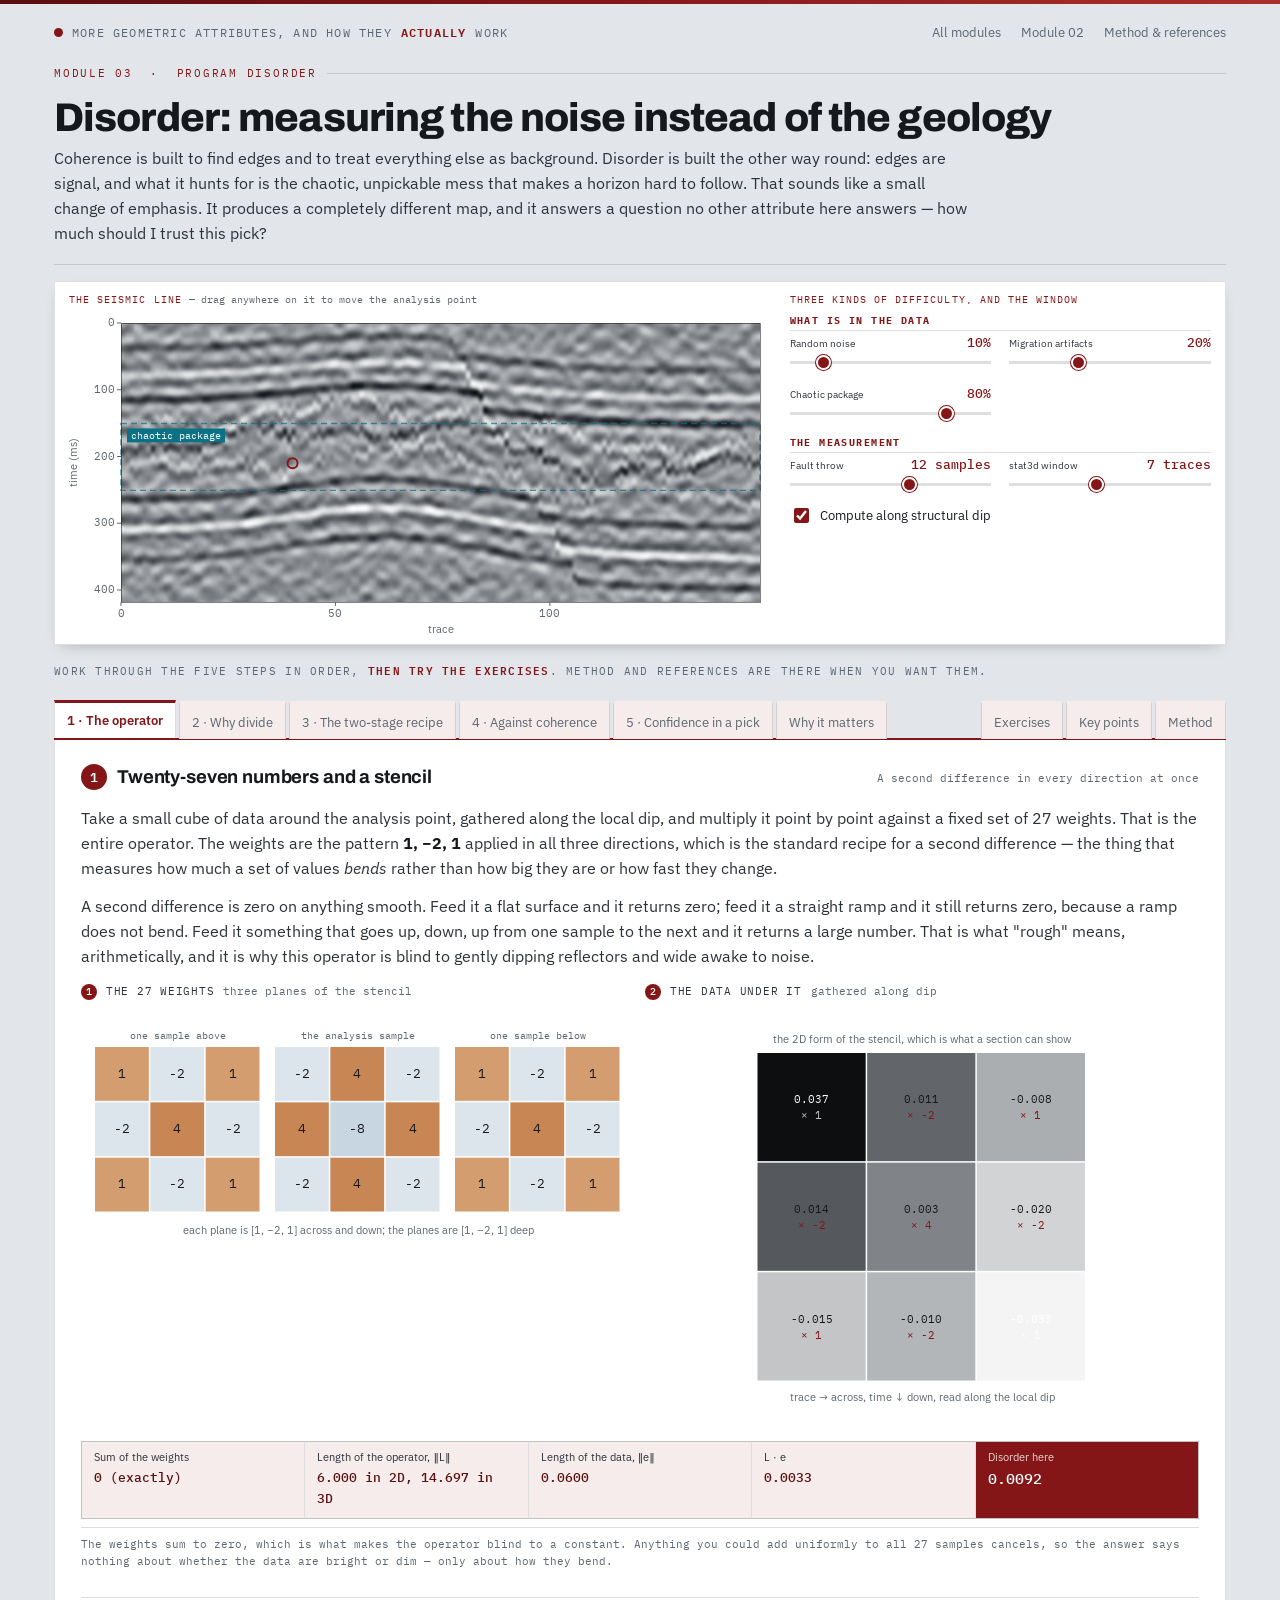
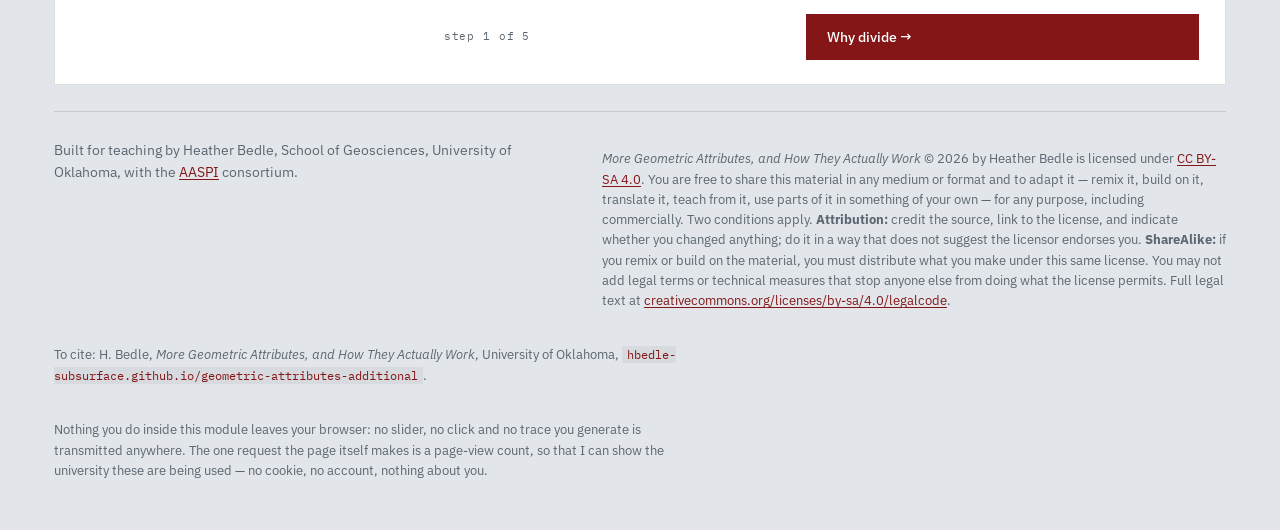
==== disorder.html @ 868de022 "Add files via upload" ====
<!DOCTYPE html>
<html lang="en">
<head>
<meta charset="utf-8">
<meta name="viewport" content="width=device-width, initial-scale=1">
<title>Disorder | More Geometric Attributes</title>
<meta name="description" content="The disorder attribute: a second difference in all three directions, normalized by the energy in the window, giving a volumetric signal-to-noise estimate that treats faults as signal and answers how much to trust a horizon pick.">
<link rel="preconnect" href="https://fonts.googleapis.com">
<link rel="preconnect" href="https://fonts.gstatic.com" crossorigin>
<link href="https://fonts.googleapis.com/css2?family=Archivo:wght@600;700;800&family=IBM+Plex+Mono:wght@400;500&family=IBM+Plex+Sans:wght@400;500;600&display=swap" rel="stylesheet">
<link rel="stylesheet" href="../assets/style.css">
<link rel="license" href="https://creativecommons.org/licenses/by-sa/4.0/">
</head>
<body>

<div class="wrap">
  <header class="masthead">
    <a class="brand" href="../index.html"><span class="dot"></span>More geometric attributes, and how they <b>actually</b> work</a>
    <nav>
      <a href="../index.html">All modules</a>
      <a href="edgepreserve.html">Module 02</a>
      <a href="#tabs" data-tab="pm">Method &amp; references</a>
    </nav>
  </header>

  <div class="mod-head">
    <p class="eyebrow">Module 03 &nbsp;·&nbsp; Program disorder</p>
    <h1>Disorder: measuring the noise instead of the geology</h1>
    <p class="sub">Coherence is built to find edges and to treat everything else as background. Disorder is
      built the other way round: edges are signal, and what it hunts for is the chaotic, unpickable mess
      that makes a horizon hard to follow. That sounds like a small change of emphasis. It produces a
      completely different map, and it answers a question no other attribute here answers — how much should
      I trust this pick?</p>
  </div>

  <div class="labhead">
    <div class="labgrid">
      <div>
        <p class="cap">The seismic line <span>&mdash; drag anywhere on it to move the analysis point</span></p>
        <canvas id="cSec" aria-label="Vertical seismic section with a fault and a noisy zone"></canvas>
      </div>
      <div>
        <p class="cap">Three kinds of difficulty, and the window</p>
        <div class="controls">
          <div class="ctl-col">
            <h2>What is in the data</h2>
            <div class="ctl">
              <label for="noise">Random noise <span class="val" id="noiseV">10%</span></label>
              <input type="range" data-key="noise" id="noise" min="0" max="70" step="5" value="10">
            </div>
            <div class="ctl">
              <label for="coh">Migration artifacts <span class="val" id="cohV">20%</span></label>
              <input type="range" data-key="coh" id="coh" min="0" max="60" step="5" value="20">
            </div>
            <div class="ctl">
              <label for="chaos">Chaotic package <span class="val" id="chaosV">80%</span></label>
              <input type="range" data-key="chaos" id="chaos" min="0" max="100" step="10" value="80">
            </div>
          </div>
          <div class="ctl-col">
            <h2>The measurement</h2>
            <div class="ctl">
              <label for="thr">Fault throw <span class="val" id="thrV">12 samples</span></label>
              <input type="range" data-key="thr" id="thr" min="0" max="20" step="1" value="12">
            </div>
            <div class="ctl">
              <label for="smooth">stat3d window <span class="val" id="smoothV">7 traces</span></label>
              <input type="range" data-key="smooth" id="smooth" min="1" max="15" step="2" value="7">
            </div>
            <div class="check">
              <input type="checkbox" data-key="steer" id="steer" checked>
              <label for="steer" style="display:inline">Compute along structural dip</label>
            </div>
          </div>
        </div>
      </div>
    </div>
  </div>

  <p class="tabhint">Work through the five steps in order, <b>then try the exercises</b>.
    Method and references are there when you want them.</p>
  <nav class="tabs" id="tabs" role="tablist" aria-label="Module steps">
    <button role="tab" data-tab="p1" aria-selected="false">1 · The operator</button>
    <button role="tab" data-tab="p2" aria-selected="false">2 · Why divide</button>
    <button role="tab" data-tab="p3" aria-selected="false">3 · The two-stage recipe</button>
    <button role="tab" data-tab="p4" aria-selected="false">4 · Against coherence</button>
    <button role="tab" data-tab="p5" aria-selected="false">5 · Confidence in a pick</button>
    <button role="tab" data-tab="pw" aria-selected="false">Why it matters</button>
    <span class="gap"></span>
    <button role="tab" data-tab="pe" aria-selected="false">Exercises</button>
    <button role="tab" data-tab="pk" aria-selected="false">Key points</button>
    <button role="tab" data-tab="pm" aria-selected="false">Method</button>
  </nav>

  <!-- ================================ 1 ================================ -->
  <section class="tabpane" id="p1" role="tabpanel" hidden>
    <div class="plot-head" style="margin-bottom:14px">
      <h3><span class="stepno">1</span>Twenty-seven numbers and a stencil</h3>
      <span class="hint">A second difference in every direction at once</span>
    </div>
    <p class="lede">Take a small cube of data around the analysis point, gathered along the local dip, and
      multiply it point by point against a fixed set of 27 weights. That is the entire operator. The weights
      are the pattern <b>1, &minus;2, 1</b> applied in all three directions, which is the standard recipe for
      a second difference — the thing that measures how much a set of values <em>bends</em> rather than how
      big they are or how fast they change.</p>
    <p class="lede">A second difference is zero on anything smooth. Feed it a flat surface and it returns
      zero; feed it a straight ramp and it still returns zero, because a ramp does not bend. Feed it
      something that goes up, down, up from one sample to the next and it returns a large number. That is
      what "rough" means, arithmetically, and it is why this operator is blind to gently dipping reflectors
      and wide awake to noise.</p>

    <div class="sec-row" id="row1">
      <div class="panel-col">
        <p class="sublabel"><b>1</b> The 27 weights <span class="note">three planes of the stencil</span></p>
        <canvas id="c1a" aria-label="The three planes of the disorder operator"></canvas>
      </div>
      <div class="panel-col">
        <p class="sublabel"><b>2</b> The data under it <span class="note">gathered along dip</span></p>
        <canvas id="c1b" aria-label="The data values under the operator at the analysis point"></canvas>
      </div>
    </div>

    <div class="stats">
      <div class="stat"><span>Sum of the weights</span><b id="s1a">—</b></div>
      <div class="stat"><span>Length of the operator, ‖L‖</span><b id="s1b">—</b></div>
      <div class="stat"><span>Length of the data, ‖e‖</span><b id="s1c">—</b></div>
      <div class="stat"><span>L · e</span><b id="s1d">—</b></div>
      <div class="stat key"><span>Disorder here</span><b id="s1e">—</b></div>
    </div>
    <p class="legend prose"><span>The weights sum to zero, which is what makes the operator blind to a
      constant. Anything you could add uniformly to all 27 samples cancels, so the answer says nothing about
      whether the data are bright or dim — only about how they bend.</span></p>
  </section>

  <!-- ================================ 2 ================================ -->
  <section class="tabpane" id="p2" role="tabpanel" hidden>
    <div class="plot-head" style="margin-bottom:14px">
      <h3><span class="stepno">2</span>Why the answer is divided by the data</h3>
      <span class="hint">Turning a number into a ratio</span>
    </div>
    <p class="lede">L·e on its own is useless, because doubling the amplitude of the data doubles it. A
      bright noisy reflector and a dim noisy reflector would get different scores for the same amount of
      roughness. So the result is divided by the length of the operator and the length of the data:</p>
    <p class="lede" style="font-family:var(--mono);font-size:15px;background:var(--cream);
      border-left:3px solid var(--crimson);padding:8px 12px;display:inline-block">
      disorder = | L &middot; e | / ( ‖L‖ ‖e‖ + &epsilon; )</p>
    <p class="lede">Anyone who has met the dot product will recognize what that is: the cosine of the angle
      between the data and the operator. It runs from 0 to 1 no matter how loud the data are. Zero means the
      window contains nothing the operator responds to; one would mean the window <em>is</em> the operator's
      pattern, which in practice means noise of the worst kind. It is a ratio of roughness to strength, and
      that is a signal-to-noise measurement, which is what the attribute is for.</p>

    <div class="sec-row" id="row2">
      <div class="panel-col">
        <p class="sublabel"><b>1</b> With and without the division
          <span class="note">as the gain slider moves</span></p>
        <canvas id="c2a" aria-label="Raw operator output and normalized disorder against amplitude gain"></canvas>
      </div>
      <div class="panel-col">
        <p class="sublabel"><b>2</b> Disorder against the noise in the data
          <span class="note">measured over the whole section</span></p>
        <canvas id="c2b" aria-label="Mean disorder as a function of noise level"></canvas>
      </div>
    </div>

    <div class="stats">
      <div class="stat"><span>Raw L · e at the analysis point</span><b id="s2a">—</b></div>
      <div class="stat"><span>Same, with the data amplified ten times</span><b id="s2b">—</b></div>
      <div class="stat key"><span>Disorder, both cases</span><b id="s2c">—</b></div>
      <div class="stat"><span>Mean disorder across the section</span><b id="s2d">—</b></div>
    </div>
  </section>

  <!-- ================================ 3 ================================ -->
  <section class="tabpane" id="p3" role="tabpanel" hidden>
    <div class="plot-head" style="margin-bottom:14px">
      <h3><span class="stepno">3</span>The operator is only half of it</h3>
      <span class="hint">disorder, then stat3d</span>
    </div>
    <p class="lede">Run the operator at every sample and you get a volume that flickers: high at one sample,
      low at the next, because it is responding to individual wiggles. That volume is an intermediate
      result, not the attribute. AASPI hands it to a second program, <span class="k">stat3d</span>, which
      takes its <b>standard deviation</b> along dip over a second window.</p>
    <p class="lede">Taking a standard deviation rather than an average is a deliberate choice, and it is
      what makes the attribute mappable. An average asks how rough the data are on the whole. A standard
      deviation asks how <em>inconsistently</em> rough they are — and a package where roughness varies
      wildly from sample to sample is exactly a package where a horizon tracker will jump.</p>

    <div class="sec-row" id="row3">
      <div class="panel-col">
        <p class="sublabel"><b>1</b> Raw operator output <span class="note">flickery, one value per sample</span></p>
        <canvas id="c3a" aria-label="The raw disorder operator output"></canvas>
      </div>
      <div class="panel-col">
        <p class="sublabel"><b>2</b> After stat3d <span class="note">the attribute you would map</span></p>
        <canvas id="c3b" aria-label="Disorder after the stat3d standard-deviation step"></canvas>
      </div>
    </div>

    <p class="lede" style="margin-top:12px">Move the <span class="k">stat3d</span> window slider and watch
      the second panel resolve out of the first. The mean disorder inside the chaotic package barely
      changes as you do it. What changes is the scatter around that mean, and with it whether the package
      has a visible boundary at all.</p>

    <div class="stats">
      <div class="stat"><span>Sample-to-sample flicker, raw</span><b id="s3a">—</b></div>
      <div class="stat"><span>Sample-to-sample flicker, after stat3d</span><b id="s3b">—</b></div>
      <div class="stat key"><span>Separation of the two zones, raw</span><b id="s3c">—</b></div>
      <div class="stat key"><span>Separation after stat3d</span><b id="s3d">—</b></div>
    </div>
    <p class="legend prose"><span>Separation is the gap between the mean disorder of the chaotic package and
      that of the conformable package above it, divided by the scatter within them. It is the number that
      says whether you could actually draw a boundary between the two on the map. The raw volume and the
      stat3d volume have nearly the same <em>ratio</em> of means, and completely different separations,
      which is the point of the second stage.</span></p>
  </section>

  <!-- ================================ 4 ================================ -->
  <section class="tabpane" id="p4" role="tabpanel" hidden>
    <div class="plot-head" style="margin-bottom:14px">
      <h3><span class="stepno">4</span>Disorder is not coherence upside down</h3>
      <span class="hint">The fault is the test</span>
    </div>
    <p class="lede">Both attributes return a number near zero for well-behaved data and a larger one for
      trouble, so it is tempting to assume they are the same measurement with the sign flipped. Put a fault
      in front of them and the difference is immediate.</p>
    <p class="lede">Neither attribute is silent at either feature, so the question worth asking is not
      whether each responds but which it responds to <em>more</em>. Coherence moves by roughly the same
      amount at the fault as it does in the chaotic package: it is a discontinuity detector and both are
      discontinuities. Disorder moves several times further in the chaotic package than at the fault,
      because the traces on either side of a fault are perfectly smooth — they are just at different times,
      and a second difference has much less to say about that than about data that genuinely bends.</p>
    <p class="lede">That preference is the design, and it is what makes the attribute useful for the job in
      step 5. If you are asking which parts of a horizon you can trust, a fault is not the answer you want:
      your pick against a fault may be one of the best on the survey. What you want is the attribute that
      reserves its strongest response for data that cannot be picked at all.</p>

    <div class="sec-row" id="row4">
      <div class="panel-col">
        <p class="sublabel"><b>1</b> Coherence <span class="note">dark is a discontinuity</span></p>
        <canvas id="c4a" aria-label="Coherence of the section"></canvas>
      </div>
      <div class="panel-col">
        <p class="sublabel"><b>2</b> Disorder <span class="note">red is hard to pick</span></p>
        <canvas id="c4b" aria-label="Disorder of the section"></canvas>
      </div>
      <div class="panel-col">
        <p class="sublabel"><b>3</b> Along one horizon <span class="note">the two side by side</span></p>
        <canvas id="c4c" aria-label="Coherence and disorder extracted along a single horizon"></canvas>
      </div>
    </div>

    <div class="stats">
      <div class="stat"><span>Coherence at the fault</span><b id="s4a">—</b></div>
      <div class="stat"><span>Coherence in the chaotic package</span><b id="s4c">—</b></div>
      <div class="stat"><span>Disorder at the fault</span><b id="s4b">—</b></div>
      <div class="stat"><span>Disorder in the chaotic package</span><b id="s4d">—</b></div>
      <div class="stat key wide"><span>What each attribute prefers</span><b id="s4e">—</b></div>
    </div>
    <p class="legend prose"><span>Coherence and disorder share neither units nor sense, so each is measured
      against itself: the figures are how far the attribute moves at that feature as a percentage of its own
      level in the quiet part of the section. An attribute that detects something moves a long way; one that
      ignores it barely moves at all.</span></p>
  </section>

  <!-- ================================ 5 ================================ -->
  <section class="tabpane" id="p5" role="tabpanel" hidden>
    <div class="plot-head" style="margin-bottom:14px">
      <h3><span class="stepno">5</span>A confidence map for a pick</h3>
      <span class="hint">The reason the attribute exists</span>
    </div>
    <p class="lede">Alistair Brown's workflow for quantifying interpretation confidence asked the
      interpreter to score each pick 0, 1 or 2 for reflector quality and build a map from those scores. It
      is a good idea that almost nobody does, because scoring every pick by hand on a modern survey is not
      realistic. Disorder computes the same thing volumetrically.</p>
    <p class="lede">The panel below tracks a horizon automatically — following the strongest peak from trace
      to trace, the way an autopicker does — and colors the result by the disorder along it. Green is a pick
      you can defend. Red is a pick you should look at before you contour it, and the two are impossible to
      tell apart on the time-structure map alone.</p>

    <div class="sec-row" id="row5">
      <div class="panel-col">
        <p class="sublabel"><b>1</b> The pick on the section <span class="note">colored by disorder</span></p>
        <canvas id="c5a" aria-label="Automatically tracked horizon colored by disorder"></canvas>
      </div>
      <div class="panel-col">
        <p class="sublabel"><b>2</b> The pick against the truth
          <span class="note">where the tracker went wrong</span></p>
        <canvas id="c5b" aria-label="Tracked horizon time compared with the true horizon time"></canvas>
      </div>
    </div>

    <p class="lede" style="margin-top:12px">Because the model was built from known horizons, the tracker can
      be scored: the lower panel shows how far each pick is from where the reflector actually is. The
      question this step exists to answer is whether disorder predicted the errors before you knew about
      them.</p>

    <div class="stats">
      <div class="stat"><span>Traces the tracker got within one sample</span><b id="s5a">—</b></div>
      <div class="stat"><span>Mean disorder where the pick is good</span><b id="s5b">—</b></div>
      <div class="stat key"><span>Mean disorder where the pick is bad</span><b id="s5c">—</b></div>
      <div class="stat key wide"><span>Does disorder predict the bad picks?</span><b id="s5d">—</b></div>
    </div>
  </section>

  <!-- ============================ WHY IT MATTERS ========================= -->
  <section class="tabpane" id="pw" role="tabpanel" hidden>
    <p class="lede">Every map an interpreter hands over carries an implied claim that it is equally reliable
      everywhere on it, and that claim is never true. Disorder is one of the few attributes whose output is
      about the interpretation rather than about the rock.</p>
    <ul style="font-size:14.5px;color:var(--ink-soft);max-width:96ch">
      <li><b>It turns a contour map into a contour map with error bars.</b> A closure that sits entirely in
        a high-disorder area is a different prospect from the same closure in a quiet one, and nothing on the
        structure map itself says which you have.</li>
      <li><b>It tells you where autotracking will fail before you run it.</b> That is worth knowing in
        advance rather than after a day of editing.</li>
      <li><b>It is a data-quality map, so it is also a processing map.</b> Areas of persistently high
        disorder are where reprocessing, or a different migration, has something to offer. Areas of low
        disorder are where it does not.</li>
      <li><b>Its preference for chaos over faults is what makes it usable for this.</b> Coherence marks
        every fault as low confidence, and a pick against a fault is often one of the better picks on the
        survey.</li>
      <li><b>Read it alongside coherence, never instead of it.</b> They answer different questions and the
        useful thing is usually where they disagree — high coherence and high disorder together means the
        traces agree with each other and are all equally bad, which is a specific and treacherous situation
        the AASPI documentation describes on a real horizon in the Norwegian North Sea.</li>
    </ul>
  </section>

  <!-- ============================== EXERCISES ============================ -->
  <section class="tabpane" id="pe" role="tabpanel" hidden>
    <div class="tryit" style="max-width:none">
      <h3>Try this</h3>
      <ol>
        <li><b>Confirm the operator ignores a dipping reflector.</b> Put every noise slider to zero, leave
          the fault throw where it is, and read the disorder in step 1 while dragging the analysis point
          along a strong reflector.
          <details class="reveal"><summary>Hint</summary><span class="ans">It stays small everywhere on the
            reflector, including on the steepest flanks, because a smooth dipping event has nothing for a
            second difference to respond to once the window is gathered along its dip. Now uncheck
            <em>Compute along structural dip</em> and watch it climb: an unsteered window cuts across the
            wavelet, the samples inside it go up and down, and the operator reports that as
            disorder. The attribute would then be mapping structure, not data
            quality.</span></details></li>
        <li><b>Watch the normalization work.</b> In step 2, compare the raw operator output with the
          disorder at the same point.
          <details class="reveal"><summary>Hint</summary><span class="ans">Amplifying the data ten times
            multiplies the raw number by ten and leaves the disorder unchanged to every decimal place shown.
            That invariance is the whole reason for dividing by ‖e‖, and it is what lets you compare
            disorder between a bright shallow section and a dim deep one — or between two surveys — without
            first balancing their amplitudes.</span></details></li>
        <li><b>Break the second stage.</b> In step 3, run the <span class="k">stat3d</span> window down to 1
          trace and then up to 15, watching the contrast figure.
          <details class="reveal"><summary>Hint</summary><span class="ans">At 1 trace there is almost
            nothing to take a standard deviation over, so the panel is the raw speckle and the separation is
            close to the raw volume's. It improves quickly over the first few window lengths — most of the
            gain is in by about 7 traces — and then flattens: going from 11 to 15 buys very little. Meanwhile
            the cost keeps accruing, because a wider window puts the boundary of the chaotic package in more
            places at once and the edges of the anomaly blur outward. Stop where the curve
            flattens rather than where the number is highest.</span></details></li>
        <li><b>Separate the two attributes.</b> In step 4, set the fault throw to maximum and every noise
          slider to zero, then reverse it.
          <details class="reveal"><summary>Hint</summary><span class="ans">At the settings the module opens
            with, coherence falls 16% at the fault and 23% in the chaotic package — it reacts to both, and
            almost equally. Disorder rises 23% at the fault and 133% in the chaotic package, so it reacts to
            the chaos about six times as strongly. Neither attribute is blind to either feature; what
            separates them is which one they reserve their response for, and that is enough to make them
            answer different questions. Note also what happens when you take the chaos away entirely: with
            clean data the background disorder is so close to zero that any response at all looks enormous
            as a percentage, which is a good reminder that a ratio against a near-zero baseline is not a
            measurement you should quote.</span></details></li>
        <li><b>Test the confidence claim.</b> In step 5, raise the noise until the tracker starts making
          mistakes, then compare the two mean-disorder figures.
          <details class="reveal"><summary>Hint</summary><span class="ans">Disorder along the mistracked
            traces runs well above disorder along the good ones. That gap is the entire practical claim of
            the attribute, and you can watch it open up as the data get worse. Note the limitation too: it
            tells you the pick is <em>unreliable</em>, not which way it is wrong, and a confident wrong pick
            in quiet data is something no attribute here will catch.</span></details></li>
      </ol>
    </div>
  </section>

  <!-- ============================= KEY POINTS ============================ -->
  <section class="tabpane" id="pk" role="tabpanel" hidden>
    <div class="takeaway" style="max-width:none">
      <h3>The main points</h3>
      <ul>
        <li><b>The operator is a second difference in all three directions.</b> The weights are 1, &minus;2,
          1 applied along each axis; they sum to zero, so a constant cannot affect the answer.</li>
        <li><b>Dividing by ‖L‖‖e‖ makes it a cosine.</b> The result runs 0 to 1 and does not care how loud
          the data are, which is what makes it comparable between surveys.</li>
        <li><b>Program <span class="k">disorder</span> is one of two steps.</b> The mappable attribute is
          the standard deviation of its output, taken along dip by <span class="k">stat3d</span>.</li>
        <li><b>It must be computed along dip.</b> Without steering, the operator reports structure as
          disorder and the whole measurement is about the wrong thing.</li>
        <li><b>It is relatively insensitive to faults, on purpose.</b> A fault offsets smooth data more
          than it makes data rough, so disorder reserves most of its response for the chaotic zones.
          Coherence reacts to a fault and to chaos about equally.</li>
        <li><b>Coherence answers "is there an edge here", disorder answers "can I pick here".</b> Those are
          different questions, and the interesting places are where the two disagree.</li>
        <li><b>Its output is a statement about the interpretation.</b> It is a confidence map for a horizon,
          computed rather than scored by hand.</li>
      </ul>
    </div>
  </section>

  <!-- =============================== METHOD ============================== -->
  <section class="tabpane" id="pm" role="tabpanel" hidden>
    <details class="notes" open>
      <summary>Method, sources, and what has been simplified</summary>
      <p>The model is a section with conformable packages above and below a middle package whose reflectors
        can be made to wander and whose amplitudes can be made erratic, plus an optional normal fault. Three
        separate difficulties can be added: band-limited random noise, steeply dipping cross-cutting events
        standing in for migration artifacts, and the chaotic package itself. They are separate sliders
        because they are separate problems and the attribute responds to them differently.</p>
      <p>Dip is the semblance scan of the first module set. The operator is gathered along that dip with
        linear interpolation, and the disorder at each sample is computed exactly as
        |L&middot;e| / (‖L‖‖e‖ + &epsilon;) with L the 27-point stencil. The stencil is separable — it is
        the outer product of [1, &minus;2, 1] with itself three times — which is why ‖L‖ works out to
        6<sup>3/2</sup> = 14.697, the figure quoted in step 1. The <span class="k">stat3d</span> stage is
        the standard deviation of the raw disorder over a window along dip, whose length is the slider.</p>
      <p><b>Where this departs from AASPI.</b> Two dimensions rather than three, so the operator is the
        nine-point 2D form of the same separable stencil rather than the full 27-point one, and there is no
        crossline direction; the arithmetic and the behavior are identical, and step 1 draws all three planes
        of the true 3D operator so that what is being simplified is visible. AASPI offers rectangular and
        elliptical analysis windows and a choice of window size for the <span class="k">stat3d</span> stage;
        here the window is a fixed-height strip whose width is the slider. The horizon tracker in step 5 is
        a simple peak-follower rather than a production autopicker, which makes it fail earlier than a good
        one would — the relationship it is used to demonstrate is unaffected.</p>
      <p>The comparison in step 4 uses the energy-ratio coherence of the first module set. Both attributes
        there are scaled by their own range across the section before the responses are compared, because
        coherence and disorder have neither the same units nor the same sense, and quoting them against each
        other unscaled would be meaningless.</p>
      <ul>
        <li>AASPI, <em>Computing volumetric estimates of the signal-to-noise ratio: Program disorder</em>,
          University of Oklahoma — the workflow, the two-stage computation, and the Gulf of Mexico and
          Halten Terrace examples.</li>
        <li>Al-Dossary, S., W. Yuchun, and M. McFarlane, 2014, A new algorithm for the seismic disorder
          attribute: <em>Interpretation</em>, 2, SA93–SA97.</li>
        <li>Ha, T., and K. J. Marfurt, 2014, Quantifying confidence in horizon picking: <em>AAPG Explorer
          Geophysical Corner</em>, July.</li>
        <li>Brown, A. R., <em>Interpretation of Three-Dimensional Seismic Data</em>: AAPG Memoir 42 — the
          hand-scored interpretation confidence workflow this attribute automates.</li>
      </ul>
    </details>
  </section>

  <section class="nextup" id="nextup" hidden>
    <p class="eyebrow">Next up</p>
    <h3><a href="glcm.html">04 · The co-occurrence matrix</a></h3>
    <p>Texture attributes start by doing something none of the others do: throwing the amplitudes away and
      keeping only their rank. What is left is a picture of which brightnesses sit next to which, and every
      texture measure is a different summary of that picture.</p>
    <a class="btn" href="glcm.html">Open module 04 →</a>
    <a class="btn ghost" href="../index.html">All modules</a>
  </section>

  <div class="pager" id="pager" hidden>
    <a class="btn ghost" href="edgepreserve.html">← Module 02: edge preservation</a>
    <a class="btn" href="glcm.html">Next: the co-occurrence matrix →</a>
  </div>

  <footer>
    <div class="foot-grid">
      <p>Built for teaching by Heather Bedle, School of Geosciences, University of Oklahoma, with the
        <a href="https://www.ou.edu/mcee/labs/aaspi">AASPI</a> consortium.</p>
      <p class="lic"><i>More Geometric Attributes, and How They Actually Work</i> &copy; 2026 by Heather
        Bedle is licensed under
        <a rel="license" href="https://creativecommons.org/licenses/by-sa/4.0/">CC BY-SA 4.0</a>. You are
        free to share this material in any medium or format and to adapt it &mdash; remix it, build on it,
        translate it, teach from it, use parts of it in something of your own &mdash; for any purpose,
        including commercially. Two conditions apply. <b>Attribution:</b> credit the source, link to the
        license, and indicate whether you changed anything; do it in a way that does not suggest the
        licensor endorses you. <b>ShareAlike:</b> if you remix or build on the material, you must
        distribute what you make under this same license. You may not add legal terms or technical
        measures that stop anyone else from doing what the license permits. Full legal text at
        <a rel="license" href="https://creativecommons.org/licenses/by-sa/4.0/legalcode">creativecommons.org/licenses/by-sa/4.0/legalcode</a>.</p>
      <p class="lic">To cite: H. Bedle, <i>More Geometric Attributes, and How They Actually Work</i>,
        University of Oklahoma,
        <span class="k">hbedle-subsurface.github.io/geometric-attributes-additional</span>.</p>
      <p class="lic">Nothing you do inside this module leaves your browser: no slider, no click and no
        trace you generate is transmitted anywhere. The one request the page itself makes is a page-view
        count, so that I can show the university these are being used &mdash; no cookie, no account,
        nothing about you.</p>
    </div>
  </footer>
</div>

<script src="../assets/count.js"></script>
<script src="../assets/popout.js"></script>
<script src="../assets/seismic.js"></script>
<script src="../assets/attributes.js"></script>
<script src="../assets/extra.js"></script>
<script src="../assets/lab.js"></script>
<script>
(function () {
  'use strict';
  if (!LAB.guard(['SEIS', 'ATTR', 'EXTRA', 'LAB'])) return;

  const $ = (id) => document.getElementById(id);
  const clamp = LAB.clamp;
  const CRIM = '#841617', SLATE = '#5C6670', TEAL = '#0B7285', INK = '#16191C';

  const NX = 150, NT = 210, DT = 0.002;
  const CHAOS_TOP = 0.36, CHAOS_BOT = 0.60;
  // the same limits as whole samples, because they index arrays
  const CHAOS_A = Math.round(CHAOS_TOP * NT) + 4;
  const CHAOS_B = Math.round(CHAOS_BOT * NT) - 4;
  const QUIET_END = Math.round(CHAOS_TOP * NT) - 8;

  const DEF = {
    noise: 10, coh: 20, chaos: 80, thr: 12, smooth: 7, steer: 1,
    px: 40, pt: 105, tab: 'p1',
  };
  let S = SEIS.readState(DEF);
  const CAN_LINK = location.protocol !== 'file:';
  const saveState = () => { if (CAN_LINK) { try { SEIS.writeState(S, DEF); } catch (e) { } } };

  /* ======================= model, dip, attributes ====================== */

  let SEC, DIPG, RAWD, STATD, COH;

  function recompute() {
    SEC = LAB.buildSection({
      nx: NX, nt: NT, dt: DT, freq: 30, fold: 22, foldWidth: 0.22,
      throw: S.thr, faultAt: 0.62, seed: 21,
      chaos: S.chaos / 100, chaosTop: CHAOS_TOP, chaosBot: CHAOS_BOT,
      noise: S.noise / 100, coherent: S.coh / 100,
    });
    DIPG = ATTR.dipField(SEC.f, NX, NT, { decX: 3, decT: 4, half: 2, kHalf: 5, pMax: 6, nP: 41 });
    RAWD = rawDisorder();
    STATD = statStage(RAWD, S.smooth);
    COH = ATTR.cohField(SEC.f, NX, NT, { half: 2, kHalf: 5, decX: 1, decT: 2, grid: DIPG });
  }

  const dipAt = (ix, it) => (S.steer ? ATTR.sampleGrid(DIPG, DIPG.p, ix, it) : 0);
  const cohAt = (ix, it) => clamp(ATTR.sampleGrid(COH, COH.c, ix, it), 0, 1);

  /* The nine values under the 2D form of the stencil, gathered along dip. */
  function gather9(ix, it, p) {
    const out = new Float64Array(9);
    let n = 0;
    for (let j = -1; j <= 1; j++) {
      const x = clamp(ix + j, 0, NX - 1);
      for (let k = -1; k <= 1; k++) {
        const tt = it + k + p * j;
        const i0 = Math.floor(tt), fr = tt - i0;
        const v0 = SEC.f[x * NT + clamp(i0, 0, NT - 1)];
        const v1 = SEC.f[x * NT + clamp(i0 + 1, 0, NT - 1)];
        out[n++] = v0 * (1 - fr) + v1 * fr;
      }
    }
    return out;
  }

  function rawDisorder() {
    const out = new Float32Array(NX * NT);
    for (let ix = 0; ix < NX; ix++) {
      for (let it = 0; it < NT; it++) {
        out[ix * NT + it] = EXTRA.disorder2D(gather9(ix, it, dipAt(ix, it)));
      }
    }
    return out;
  }

  /* Program stat3d: the standard deviation of the raw volume, taken along dip
     over a window. Not the average - see step 3 for why that matters. */
  function statStage(raw, len) {
    const out = new Float32Array(NX * NT);
    const half = Math.floor(len / 2);
    for (let ix = 0; ix < NX; ix++) {
      for (let it = 0; it < NT; it++) {
        const p = dipAt(ix, it);
        let s = 0, ss = 0, n = 0;
        for (let j = -half; j <= half; j++) {
          const x = clamp(ix + j, 0, NX - 1);
          for (let k = -1; k <= 1; k++) {
            const t = clamp(Math.round(it + k + p * j), 0, NT - 1);
            const v = raw[x * NT + t];
            s += v; ss += v * v; n++;
          }
        }
        const m = s / n;
        out[ix * NT + it] = Math.sqrt(Math.max(0, ss / n - m * m));
      }
    }
    return out;
  }

  const chaosBand = (it) => it >= CHAOS_A && it <= CHAOS_B;
  const quietBand = (it) => it < QUIET_END && it > 15;

  function bandMean(field, inBand) {
    let s = 0, n = 0;
    for (let ix = 6; ix < NX - 6; ix++) {
      for (let it = 12; it < NT - 12; it++) {
        if (!inBand(it)) continue;
        // the fault plane dips, so it is excluded where it actually is
        if (S.thr > 0 && Math.abs(ix - SEC.faultXAt(it)) < 6) continue;
        s += field[ix * NT + it]; n++;
      }
    }
    return n ? s / n : 0;
  }

  /* ============================== drawing ============================== */

  const M = { l: 52, r: 12, t: 10, b: 34 };

  function rect(w, h, bar) {
    return { x: M.l, y: M.t, w: w - M.l - M.r, h: h - M.t - M.b - (bar ? 26 : 0) };
  }

  function secPanel(canvasId, data, w, h, opts) {
    const o = opts || {};
    const el = $(canvasId);
    if (!el) return null;
    const ctx = SEIS.fitCanvas(el, w, h);
    ctx.clearRect(0, 0, w, h);
    const R = rect(w, h, false);
    SEIS.drawVarDensity(ctx, data, NX, NT, R, { cmap: SEIS.COLORMAPS.gray, clip: SEC.peak });
    if (o.overlay) o.overlay(ctx, R);
    SEIS.frame(ctx, R);
    SEIS.axisBottom(ctx, R, 0, NX - 1, 'trace', (v) => String(Math.round(v)), { ticks: 4 });
    SEIS.axisLeft(ctx, R, 0, (NT - 1) * DT * 1000, 'time (ms)', (v) => String(Math.round(v)), { ticks: 4 });
    return { ctx, R };
  }

  function attrPanel(canvasId, get, map, w, h, bar, lim) {
    const el = $(canvasId);
    if (!el) return null;
    const ctx = SEIS.fitCanvas(el, w, h);
    ctx.clearRect(0, 0, w, h);
    const R = rect(w, h, true);
    LAB.imageInto(ctx, R, NX, NT, (ix, it) => get(ix, NT - 1 - it) / (lim || 1), map);
    markOn(ctx, R);
    SEIS.frame(ctx, R);
    SEIS.axisBottom(ctx, R, 0, NX - 1, 'trace', (v) => String(Math.round(v)), { ticks: 4 });
    SEIS.axisLeft(ctx, R, 0, (NT - 1) * DT * 1000, 'time (ms)', (v) => String(Math.round(v)), { ticks: 4 });
    if (bar) LAB.colorbar(ctx, R, map, bar[0], bar[1], bar[2], 34);
    return { ctx, R };
  }

  function markOn(ctx, R) {
    const x = R.x + (S.px / (NX - 1)) * R.w, y = R.y + (S.pt / (NT - 1)) * R.h;
    LAB.marker(ctx, x, y, CRIM, 5);
  }

  /* the 98th percentile, so one wild sample cannot set the color scale */
  function scaleOf(field) {
    const v = [];
    for (let i = 0; i < field.length; i += 7) v.push(field[i]);
    v.sort((a, b) => a - b);
    return Math.max(1e-6, v[Math.floor(0.98 * (v.length - 1))]);
  }

  function drawHeader() {
    const el = $('cSec');
    if (!el) return;
    const w = LAB.panelWidth(el, 320);
    secPanel('cSec', SEC.f, w, Math.max(210, Math.round(w * 0.46)), {
      overlay: (ctx, R) => {
        const y0 = R.y + CHAOS_TOP * R.h, y1 = R.y + CHAOS_BOT * R.h;
        ctx.save();
        ctx.strokeStyle = 'rgba(11,114,133,.75)'; ctx.lineWidth = 1.4; ctx.setLineDash([6, 4]);
        ctx.strokeRect(R.x, y0, R.w, y1 - y0);
        ctx.restore();
        SEIS.tag(ctx, R.x + 6, y0 + 12, 'chaotic package', TEAL);
        markOn(ctx, R);
      },
    });
  }

  /* ------------------------------ step 1 ------------------------------- */

  function draw1() {
    const w = LAB.rowWidth('row1', 2), h = Math.max(220, Math.round(w * 0.72));
    const K = EXTRA.DISORDER_KERNEL;

    // panel 1: the three planes of the stencil
    const el = $('c1a');
    if (el) {
      const ctx = SEIS.fitCanvas(el, w, h);
      ctx.clearRect(0, 0, w, h);
      const pad = 14, cell = Math.min((w - 4 * pad) / 9, (h - 46) / 3.4);
      const planeW = 3 * cell;
      const x0 = (w - (3 * planeW + 2 * pad)) / 2, y0 = 28;
      for (let k = 0; k < 3; k++) {
        const px = x0 + k * (planeW + pad);
        ctx.save();
        ctx.font = '10px "IBM Plex Mono", monospace'; ctx.fillStyle = SLATE;
        ctx.textAlign = 'center'; ctx.textBaseline = 'bottom';
        ctx.fillText(['one sample above', 'the analysis sample', 'one sample below'][k],
          px + planeW / 2, y0 - 6);
        ctx.restore();
        for (let m = 0; m < 3; m++) {
          for (let n = 0; n < 3; n++) {
            const v = K[k][m][n];
            const X = px + n * cell, Y = y0 + m * cell;
            const t = clamp((v + 8) / 16, 0, 1);
            const col = v > 0 ? [246 - 60 * t, 224 - 120 * t, 190 - 140 * t]
                              : [200 + 55 * t, 214 + 40 * t, 226 + 26 * t];
            ctx.fillStyle = 'rgb(' + col.map(Math.round).join(',') + ')';
            ctx.fillRect(X, Y, cell - 1.5, cell - 1.5);
            ctx.save();
            ctx.font = (cell > 34 ? '13px' : '11px') + ' "IBM Plex Mono", monospace';
            ctx.fillStyle = INK; ctx.textAlign = 'center'; ctx.textBaseline = 'middle';
            ctx.fillText(String(v), X + (cell - 1.5) / 2, Y + (cell - 1.5) / 2);
            ctx.restore();
          }
        }
      }
      ctx.save();
      ctx.font = '11px "IBM Plex Sans", sans-serif'; ctx.fillStyle = SLATE;
      ctx.textAlign = 'center'; ctx.textBaseline = 'top';
      ctx.fillText('each plane is [1, \u22122, 1] across and down; the planes are [1, \u22122, 1] deep',
        w / 2, y0 + 3 * cell + 12);
      ctx.restore();
    }

    // panel 2: the data under it
    const p = dipAt(S.px, S.pt);
    const e = gather9(S.px, S.pt, p);
    const el2 = $('c1b');
    if (el2) {
      const ctx = SEIS.fitCanvas(el2, w, h);
      ctx.clearRect(0, 0, w, h);
      let lim = 1e-9;
      for (const v of e) lim = Math.max(lim, Math.abs(v));
      const cell = Math.min((w - 120) / 3, (h - 70) / 3);
      const x0 = (w - 3 * cell) / 2, y0 = 34;
      const a = [1, -2, 1];
      let i = 0;
      for (let j = 0; j < 3; j++) {
        for (let k = 0; k < 3; k++) {
          const v = e[i++];
          const X = x0 + j * cell, Y = y0 + k * cell;
          const c = SEIS.COLORMAPS.gray(v / lim);
          ctx.fillStyle = 'rgb(' + c[0] + ',' + c[1] + ',' + c[2] + ')';
          ctx.fillRect(X, Y, cell - 1.5, cell - 1.5);
          ctx.save();
          ctx.font = '11px "IBM Plex Mono", monospace';
          ctx.fillStyle = Math.abs(v) / lim > 0.55 ? '#fff' : INK;
          ctx.textAlign = 'center'; ctx.textBaseline = 'middle';
          ctx.fillText(v.toFixed(3), X + (cell - 1.5) / 2, Y + (cell - 1.5) / 2 - 7);
          ctx.fillStyle = Math.abs(v) / lim > 0.55 ? 'rgba(255,255,255,.75)' : CRIM;
          ctx.fillText('\u00d7 ' + (a[j] * a[k]), X + (cell - 1.5) / 2, Y + (cell - 1.5) / 2 + 9);
          ctx.restore();
        }
      }
      ctx.save();
      ctx.font = '11px "IBM Plex Sans", sans-serif'; ctx.fillStyle = SLATE;
      ctx.textAlign = 'center'; ctx.textBaseline = 'top';
      ctx.fillText('trace \u2192 across, time \u2193 down, read along the local dip',
        w / 2, y0 + 3 * cell + 10);
      ctx.textBaseline = 'bottom';
      ctx.fillText('the 2D form of the stencil, which is what a section can show', w / 2, y0 - 8);
      ctx.restore();
    }

    let dot = 0, en = 0, nrm = 0, i = 0;
    const a = [1, -2, 1];
    for (let j = 0; j < 3; j++) {
      for (let k = 0; k < 3; k++) {
        const c = a[j] * a[k], v = e[i++];
        dot += c * v; en += v * v; nrm += c * c;
      }
    }
    LAB.put('s1a', '0  (exactly)');
    LAB.put('s1b', Math.sqrt(nrm).toFixed(3) + ' in 2D, ' + EXTRA.DISORDER_NORM.toFixed(3) + ' in 3D');
    LAB.put('s1c', Math.sqrt(en).toFixed(4));
    LAB.put('s1d', dot.toFixed(4));
    LAB.put('s1e', EXTRA.disorder2D(e).toFixed(4));
  }

  /* ------------------------------ step 2 ------------------------------- */

  function draw2() {
    const w = LAB.rowWidth('row2', 2), h = Math.max(210, Math.round(w * 0.72));
    const p = dipAt(S.px, S.pt);
    const e = gather9(S.px, S.pt, p);
    const a = [1, -2, 1];
    const rawOf = (g, scale) => {
      let d = 0, i = 0;
      for (let j = 0; j < 3; j++) for (let k = 0; k < 3; k++) d += a[j] * a[k] * g[i++] * scale;
      return d;
    };

    // panel 1: raw against normalized, as the gain is swept
    const el = $('c2a');
    if (el) {
      const ctx = SEIS.fitCanvas(el, w, h);
      ctx.clearRect(0, 0, w, h);
      const R = rect(w, h, false);
      const gains = [];
      for (let i = 0; i <= 60; i++) gains.push(0.1 + (i / 60) * 9.9);
      let lim = 1e-9;
      gains.forEach((g) => { lim = Math.max(lim, Math.abs(rawOf(e, g))); });
      const line = (fn, color, wd) => {
        ctx.save(); ctx.strokeStyle = color; ctx.lineWidth = wd; ctx.beginPath();
        gains.forEach((g, i) => {
          const x = R.x + (i / (gains.length - 1)) * R.w;
          const y = R.y + R.h - clamp(fn(g), 0, 1) * R.h;
          i === 0 ? ctx.moveTo(x, y) : ctx.lineTo(x, y);
        });
        ctx.stroke(); ctx.restore();
      };
      line((g) => Math.abs(rawOf(e, g)) / lim, SLATE, 2);
      line(() => EXTRA.disorder2D(e), CRIM, 2.4);
      SEIS.frame(ctx, R);
      SEIS.axisBottom(ctx, R, 0.1, 10, 'gain applied to the data', (v) => v.toFixed(1) + '\u00d7',
        { ticks: 5 });
      SEIS.axisLeft(ctx, R, 0, 1, 'scaled to its own maximum', (v) => v.toFixed(1),
        { flip: true, ticks: 4 });
      SEIS.tag(ctx, R.x + 8, R.y + 14, 'raw L \u00b7 e  \u2014 grows with the data', SLATE);
      SEIS.tag(ctx, R.x + 8, R.y + 32, 'disorder \u2014 flat', CRIM);
    }

    // panel 2: mean disorder against the noise slider's range
    const el2 = $('c2b');
    if (el2) {
      const ctx = SEIS.fitCanvas(el2, w, h);
      ctx.clearRect(0, 0, w, h);
      const R = rect(w, h, false);
      const pts = [];
      for (let n = 0; n <= 70; n += 10) {
        const test = LAB.buildSection({
          nx: 60, nt: 120, dt: DT, freq: 30, fold: 12, foldWidth: 0.22, seed: 21, noise: n / 100,
        });
        let s = 0, cnt = 0;
        for (let ix = 2; ix < 58; ix++) {
          for (let it = 4; it < 116; it++) {
            const g = new Float64Array(9);
            let q = 0;
            for (let j = -1; j <= 1; j++) {
              for (let k = -1; k <= 1; k++) {
                g[q++] = test.f[clamp(ix + j, 0, 59) * 120 + clamp(it + k, 0, 119)];
              }
            }
            s += EXTRA.disorder2D(g); cnt++;
          }
        }
        pts.push({ n: n, d: s / cnt });
      }
      const dmax = Math.max.apply(null, pts.map((q) => q.d)) * 1.15;
      ctx.save(); ctx.strokeStyle = CRIM; ctx.lineWidth = 2.4; ctx.beginPath();
      pts.forEach((q, i) => {
        const x = R.x + (q.n / 70) * R.w, y = R.y + R.h - (q.d / dmax) * R.h;
        i === 0 ? ctx.moveTo(x, y) : ctx.lineTo(x, y);
      });
      ctx.stroke();
      pts.forEach((q) => {
        const x = R.x + (q.n / 70) * R.w, y = R.y + R.h - (q.d / dmax) * R.h;
        ctx.fillStyle = CRIM; ctx.beginPath(); ctx.arc(x, y, 3.2, 0, 6.2832); ctx.fill();
      });
      ctx.restore();
      const xh = R.x + (clamp(S.noise, 0, 70) / 70) * R.w;
      SEIS.dashedLine(ctx, xh, R.y, xh, R.y + R.h, TEAL, [4, 3], 1.5);
      SEIS.tag(ctx, xh + 3, R.y + 14, 'you are here', TEAL);
      SEIS.frame(ctx, R);
      SEIS.axisBottom(ctx, R, 0, 70, 'noise added (%)', (v) => String(Math.round(v)), { ticks: 5 });
      SEIS.axisLeft(ctx, R, 0, dmax, 'mean disorder', (v) => v.toFixed(2), { flip: true, ticks: 4 });
    }

    LAB.put('s2a', rawOf(e, 1).toFixed(4));
    LAB.put('s2b', rawOf(e, 10).toFixed(4));
    LAB.put('s2c', EXTRA.disorder2D(e).toFixed(4) + ' either way');
    LAB.put('s2d', bandMean(RAWD, () => true).toFixed(4));
  }

  /* ------------------------------ step 3 ------------------------------- */

  function draw3() {
    const w = LAB.rowWidth('row3', 2), h = Math.max(215, Math.round(w * 0.8));
    attrPanel('c3a', (ix, it) => RAWD[ix * NT + it], EXTRA.MAPS.confidence, w, h,
      ['0 · smooth', 'rough', 'raw disorder'], scaleOf(RAWD));
    attrPanel('c3b', (ix, it) => STATD[ix * NT + it], EXTRA.MAPS.confidence, w, h,
      ['0 · easy to pick', 'hard to pick', 'disorder after stat3d'], scaleOf(STATD));

    /* How far apart the two packages are, in units of the scatter inside them.
       A ratio of the means would not do here: the raw volume and the stat3d
       volume have almost the same ratio, and the whole difference between them
       is that one is speckle and the other is a map. */
    const separation = (f) => {
      const st = (inBand) => {
        let s = 0, ss = 0, n = 0;
        for (let ix = 6; ix < NX - 6; ix++) {
          for (let it = 16; it < NT - 12; it++) {
            if (!inBand(it)) continue;
            if (S.thr > 0 && Math.abs(ix - SEC.faultXAt(it)) < 6) continue;
            const v = f[ix * NT + it];
            s += v; ss += v * v; n++;
          }
        }
        const m = n ? s / n : 0;
        return { m: m, sd: Math.sqrt(Math.max(0, (n ? ss / n : 0) - m * m)) };
      };
      const a = st(quietBand), b = st(chaosBand);
      const pooled = Math.sqrt((a.sd * a.sd + b.sd * b.sd) / 2) || 1e-9;
      return (b.m - a.m) / pooled;
    };

    // sample-to-sample scatter, vertically, as a measure of flicker
    const flicker = (f) => {
      let s = 0, n = 0;
      for (let ix = 6; ix < NX - 6; ix += 2) {
        for (let it = 14; it < NT - 14; it++) {
          const d = f[ix * NT + it] - f[ix * NT + it - 1];
          s += d * d; n++;
        }
      }
      return Math.sqrt(s / n);
    };
    LAB.put('s3a', flicker(RAWD).toFixed(4));
    LAB.put('s3b', flicker(STATD).toFixed(4)
      + '  \u2014 ' + (flicker(RAWD) / (flicker(STATD) || 1e-9)).toFixed(1) + ' times calmer');
    const dr = separation(RAWD), ds = separation(STATD);
    LAB.put('s3c', dr.toFixed(2));
    LAB.put('s3d', ds.toFixed(2) + (ds > dr * 1.15 ? '  \u2014 ' + (ds / dr).toFixed(1)
      + ' times better' : ''));
  }

  /* ------------------------------ step 4 ------------------------------- */

  function draw4() {
    const w = LAB.rowWidth('row4', 3), h = Math.max(210, Math.round(w * 1.05));
    attrPanel('c4a', (ix, it) => cohAt(ix, it), ATTR.MAPS.coherence, w, h,
      ['0 · edge', '1 · continuous', 'coherence'], 1);
    attrPanel('c4b', (ix, it) => STATD[ix * NT + it], EXTRA.MAPS.confidence, w, h,
      ['0 · easy', 'hard', 'disorder'], scaleOf(STATD));

    // both attributes along one horizon in the quiet package
    const itH = Math.round(NT * 0.22);
    const el = $('c4c');
    if (el) {
      const ctx = SEIS.fitCanvas(el, w, h);
      ctx.clearRect(0, 0, w, h);
      const R = rect(w, h, false);
      const dScale = scaleOf(STATD);
      const line = (fn, color, wd) => {
        ctx.save(); ctx.strokeStyle = color; ctx.lineWidth = wd; ctx.beginPath();
        for (let ix = 0; ix < NX; ix++) {
          const x = R.x + (ix / (NX - 1)) * R.w;
          const y = R.y + R.h - clamp(fn(ix), 0, 1) * R.h;
          ix === 0 ? ctx.moveTo(x, y) : ctx.lineTo(x, y);
        }
        ctx.stroke(); ctx.restore();
      };
      line((ix) => cohAt(ix, itH), TEAL, 2.2);
      line((ix) => STATD[ix * NT + itH] / dScale, CRIM, 2.2);
      if (S.thr > 0) {
        const xf = R.x + (SEC.faultXAt(itH) / (NX - 1)) * R.w;
        SEIS.dashedLine(ctx, xf, R.y, xf, R.y + R.h, SLATE, [5, 4], 1.5);
        SEIS.tag(ctx, xf + 3, R.y + R.h - 10, 'fault', SLATE);
      }
      SEIS.frame(ctx, R);
      SEIS.axisBottom(ctx, R, 0, NX - 1, 'trace', (v) => String(Math.round(v)), { ticks: 4 });
      SEIS.axisLeft(ctx, R, 0, 1, 'each scaled to its own range', (v) => v.toFixed(1),
        { flip: true, ticks: 4 });
      SEIS.tag(ctx, R.x + 8, R.y + 14, 'coherence', TEAL);
      SEIS.tag(ctx, R.x + 8, R.y + 32, 'disorder', CRIM);
    }

    /* How far each attribute moves at a feature, as a percentage of its own
       background level. Scaling each attribute by itself is the only way to put
       coherence and disorder on the same footing - they share neither units nor
       sense - and a percentage of background is stable in a way that a fraction
       of the observed range is not: on clean data the range collapses toward
       zero and any ratio against it explodes. Both the feature value and the
       background are medians, so neither attribute is credited for a response
       that is really one noisy sample. */
    function response(field, atFault, invert) {
      const away = [], inside = [];
      for (let ix = 6; ix < NX - 6; ix++) {
        for (let it = 20; it < QUIET_END; it++) {
          const d = S.thr > 0 ? Math.abs(ix - SEC.faultXAt(it)) : 1e9;
          if (!S.thr || d > 8) away.push(field[ix * NT + it]);
          if (atFault && S.thr > 0 && d <= 1) inside.push(field[ix * NT + it]);
        }
        if (!atFault) {
          for (let it = CHAOS_A; it < CHAOS_B; it++) {
            const d = S.thr > 0 ? Math.abs(ix - SEC.faultXAt(it)) : 1e9;
            if (!S.thr || d > 8) inside.push(field[ix * NT + it]);
          }
        }
      }
      if (!away.length || !inside.length) return null;
      away.sort((x, y) => x - y);
      inside.sort((x, y) => x - y);
      const bg = away[Math.floor(0.5 * (away.length - 1))];
      const v = inside[Math.floor(0.5 * (inside.length - 1))];
      if (Math.abs(bg) < 1e-9) return null;
      return Math.max(0, (invert ? bg - v : v - bg) / Math.abs(bg));
    }
    const pct = (r) => (r === null ? '\u2014'
      : r > 9.99 ? 'more than 10 times its background'
      : (100 * r).toFixed(0) + '% of its background');

    const cohField = new Float32Array(NX * NT);
    for (let ix = 0; ix < NX; ix++) for (let it = 0; it < NT; it++) cohField[ix * NT + it] = cohAt(ix, it);
    const cf = S.thr === 0 ? null : response(cohField, true, true);
    const df = S.thr === 0 ? null : response(STATD, true, false);
    const cz = response(cohField, false, true);
    const dz = response(STATD, false, false);
    LAB.put('s4a', S.thr === 0 ? 'no fault in the model' : 'falls by ' + pct(cf));
    LAB.put('s4b', S.thr === 0 ? 'no fault in the model' : 'rises by ' + pct(df));
    LAB.put('s4c', 'falls by ' + pct(cz));
    LAB.put('s4d', 'rises by ' + pct(dz));

    /* The comparison that matters is not between the two attributes - their
       percentages are not commensurate - but within each one: does it react
       more to the fault, or more to the chaotic package? */
    const ratio = (feat, zone) =>
      (feat === null || zone === null || zone < 1e-6) ? null : feat / zone;
    const rc = ratio(cf, cz), rd = ratio(df, dz);
    LAB.put('s4e', (rc === null || rd === null)
      ? 'Turn the fault throw and the chaotic package both up to compare them'
      : 'coherence reacts to the fault ' + rc.toFixed(2)
        + ' times as strongly as to the chaotic package; disorder, ' + rd.toFixed(2)
        + ' times'
        + (rd < rc * 0.7 ? '  \u2014 disorder clearly prefers the chaos' : ''));
  }

  /* ------------------------------ step 5 ------------------------------- */

  /* A peak-follower, which is what an autotracker is underneath: start at the
     seed, and at each step take the nearest peak to where you were. */
  function trackHorizon(seedTrace, seedTime) {
    const pick = new Int32Array(NX);
    const walk = (from, to, step) => {
      let t = pick[from];
      for (let ix = from + step; ix !== to; ix += step) {
        let best = -1, bv = -Infinity;
        for (let k = -4; k <= 4; k++) {
          const tt = clamp(t + k, 2, NT - 3);
          const v = SEC.f[ix * NT + tt];
          const isPeak = v > SEC.f[ix * NT + tt - 1] && v >= SEC.f[ix * NT + tt + 1];
          const sc = v - 0.02 * SEC.peak * Math.abs(k);
          if (isPeak && sc > bv) { bv = sc; best = tt; }
        }
        t = best >= 0 ? best : t;
        pick[ix] = t;
      }
    };
    pick[seedTrace] = seedTime;
    walk(seedTrace, NX, 1);
    walk(seedTrace, -1, -1);
    return pick;
  }

  function draw5() {
    const w = LAB.rowWidth('row5', 2), h = Math.max(215, Math.round(w * 0.78));

    // the true horizon: the one nearest the seed in the model
    let hz = SEC.horizons[0], bestd = 1e9;
    const seedTrace = Math.round(NX * 0.12);
    SEC.horizons.forEach((H) => {
      const d = Math.abs(H.t[seedTrace] - NT * 0.30);
      if (d < bestd && H.rc > 0) { bestd = d; hz = H; }
    });
    const seedTime = Math.round(hz.t[seedTrace]);
    const pick = trackHorizon(seedTrace, seedTime);
    const dScale = scaleOf(STATD);

    const el = $('c5a');
    if (el) {
      const r = secPanel('c5a', SEC.f, w, h, {
        overlay: (ctx, R) => {
          ctx.save();
          ctx.lineWidth = 3.4; ctx.lineCap = 'round';
          for (let ix = 0; ix < NX - 1; ix++) {
            const d = clamp(STATD[ix * NT + pick[ix]] / dScale, 0, 1);
            const c = EXTRA.MAPS.confidence(d);
            ctx.strokeStyle = 'rgb(' + c[0] + ',' + c[1] + ',' + c[2] + ')';
            ctx.beginPath();
            ctx.moveTo(R.x + (ix / (NX - 1)) * R.w, R.y + (pick[ix] / (NT - 1)) * R.h);
            ctx.lineTo(R.x + ((ix + 1) / (NX - 1)) * R.w, R.y + (pick[ix + 1] / (NT - 1)) * R.h);
            ctx.stroke();
          }
          ctx.restore();
          LAB.colorbar(ctx, R, EXTRA.MAPS.confidence, 'confident', 'doubtful', 'disorder on the pick', 40);
        },
      });
      if (!r) return;
    }

    const el2 = $('c5b');
    if (el2) {
      const ctx = SEIS.fitCanvas(el2, w, h);
      ctx.clearRect(0, 0, w, h);
      const R = rect(w, h, false);
      let emax = 2;
      for (let ix = 0; ix < NX; ix++) emax = Math.max(emax, Math.abs(pick[ix] - hz.t[ix]));
      ctx.save(); ctx.strokeStyle = CRIM; ctx.lineWidth = 2; ctx.beginPath();
      for (let ix = 0; ix < NX; ix++) {
        const x = R.x + (ix / (NX - 1)) * R.w;
        const y = R.y + R.h / 2 - ((pick[ix] - hz.t[ix]) / emax) * (R.h / 2) * 0.92;
        ix === 0 ? ctx.moveTo(x, y) : ctx.lineTo(x, y);
      }
      ctx.stroke(); ctx.restore();
      SEIS.dashedLine(ctx, R.x, R.y + R.h / 2, R.x + R.w, R.y + R.h / 2, SLATE, [4, 4], 1.2);
      // the disorder along the pick, on the same axis, scaled to fit
      ctx.save(); ctx.strokeStyle = TEAL; ctx.lineWidth = 1.8; ctx.beginPath();
      for (let ix = 0; ix < NX; ix++) {
        const x = R.x + (ix / (NX - 1)) * R.w;
        const y = R.y + R.h - clamp(STATD[ix * NT + pick[ix]] / dScale, 0, 1) * R.h * 0.42;
        ix === 0 ? ctx.moveTo(x, y) : ctx.lineTo(x, y);
      }
      ctx.stroke(); ctx.restore();
      SEIS.frame(ctx, R);
      SEIS.axisBottom(ctx, R, 0, NX - 1, 'trace', (v) => String(Math.round(v)), { ticks: 4 });
      SEIS.axisLeft(ctx, R, -emax * DT * 1000, emax * DT * 1000, 'pick error (ms)',
        (v) => v.toFixed(0), { ticks: 4 });
      SEIS.tag(ctx, R.x + 8, R.y + 14, 'error in the pick', CRIM);
      SEIS.tag(ctx, R.x + 8, R.y + R.h - 12, 'disorder along the pick', TEAL);
    }

    let good = 0, dg = 0, db = 0, ng = 0, nb = 0;
    for (let ix = 0; ix < NX; ix++) {
      const err = Math.abs(pick[ix] - hz.t[ix]);
      const d = STATD[ix * NT + pick[ix]];
      if (err <= 1) { good++; dg += d; ng++; } else { db += d; nb++; }
    }
    LAB.put('s5a', good + ' of ' + NX + '  (' + (100 * good / NX).toFixed(0) + '%)');
    LAB.put('s5b', ng ? (dg / ng).toFixed(4) : 'no good picks');
    LAB.put('s5c', nb ? (db / nb).toFixed(4) : 'no bad picks \u2014 add noise');
    const ratio = (ng && nb) ? (db / nb) / (dg / ng) : 0;
    LAB.put('s5d', !nb ? 'The tracker has not made a mistake yet. Raise the noise.'
      : ratio > 1.6 ? 'Yes \u2014 disorder on the mistracked traces is ' + ratio.toFixed(1)
        + ' times what it is on the good ones'
      : ratio > 1.15 ? 'Partly \u2014 disorder is higher on the bad picks, by ' + ratio.toFixed(2)
        + ' times, but not by a margin you would want to bet on'
      : 'Not here \u2014 the tracker is failing for a reason disorder does not measure');
  }

  /* ============================== plumbing ============================== */

  const PANES = ['p1', 'p2', 'p3', 'p4', 'p5', 'pw', 'pe', 'pk', 'pm'];
  const NAMES = {
    p1: 'The operator', p2: 'Why divide', p3: 'The two-stage recipe',
    p4: 'Against coherence', p5: 'Confidence in a pick',
    pw: 'Why it matters', pe: 'Exercises', pk: 'Key points', pm: 'Method',
  };

  function labels() {
    LAB.put('noiseV', S.noise + '%');
    LAB.put('cohV', S.coh + '%');
    LAB.put('chaosV', S.chaos + '%');
    LAB.put('thrV', S.thr + (S.thr === 1 ? ' sample' : ' samples'));
    LAB.put('smoothV', S.smooth + (S.smooth === 1 ? ' trace' : ' traces'));
  }

  function drawAll() {
    labels();
    const lab = document.querySelector('.labhead');
    if ($('cSec') && (!lab || !lab.hidden)) drawHeader();
    if (!$('p1').hidden) draw1();
    if (!$('p2').hidden) draw2();
    if (!$('p3').hidden) draw3();
    if (!$('p4').hidden) draw4();
    if (!$('p5').hidden) draw5();
  }

  let busy = null;
  function refresh() {
    clearTimeout(busy);
    busy = setTimeout(() => { recompute(); drawAll(); saveState(); }, 90);
  }

  const show = LAB.setupTabs({
    panes: PANES, names: NAMES,
    hideLabOn: ['pw', 'pe', 'pk', 'pm'],
    onShow: (id) => { S.tab = id; drawAll(); saveState(); },
  });

  LAB.bindControls(S, refresh);

  LAB.attachProbe('cSec', (x, y, r) => {
    const R = { x: M.l, y: M.t, w: r.width - M.l - M.r, h: r.height - M.t - M.b };
    S.px = clamp(Math.round(((x - R.x) / R.w) * (NX - 1)), 4, NX - 5);
    S.pt = clamp(Math.round(((y - R.y) / R.h) * (NT - 1)), 8, NT - 9);
    drawAll(); saveState();
  });

  let rt;
  window.addEventListener('resize', () => { clearTimeout(rt); rt = setTimeout(drawAll, 140); });

  recompute();
  show(PANES.indexOf(S.tab) >= 0 ? S.tab : 'p1');
  if (document.fonts) document.fonts.ready.then(drawAll);
})();
</script>
</body>
</html>
---- assets/style.css ----
/* ===========================================================================
   What Can You REALLY See in Seismic?
   Shared stylesheet — OU crimson / cream identity
   =========================================================================== */

:root {
  --ink:        #16191C;
  --ink-soft:   #2C3239;
  --paper:      #E2E6EA;
  --panel:      #FFFFFF;
  --crimson:    #841617;
  --crimson-dp: #5A0E0F;
  --cream:      #F5ECEB;
  --cream-edge: #E6D9AE;
  --slate:      #5C6670;
  --rule:       rgba(22, 25, 28, 0.14);

  --display: "Archivo", "Helvetica Neue", Arial, sans-serif;
  --body:    "IBM Plex Sans", system-ui, -apple-system, sans-serif;
  --mono:    "IBM Plex Mono", ui-monospace, "SF Mono", Menlo, monospace;

  --maxw: 1220px;
}

* { box-sizing: border-box; }

/* author display rules outrank the UA sheet's [hidden] rule, so make it stick */
[hidden] { display: none !important; }

html { -webkit-text-size-adjust: 100%; }

body {
  margin: 0;
  background: var(--paper);
  color: var(--ink);
  font-family: var(--body);
  font-size: 16px;
  line-height: 1.62;
  -webkit-font-smoothing: antialiased;
}

/* Crimson hairline that runs across the very top of every page */
body::before {
  content: "";
  display: block;
  height: 4px;
  background: linear-gradient(90deg, var(--crimson-dp), var(--crimson) 45%, #A8302C);
}

a { color: var(--crimson); text-decoration-thickness: 1px; text-underline-offset: 2px; }
a:hover { color: var(--crimson-dp); }

:focus-visible {
  outline: 2.5px solid var(--crimson);
  outline-offset: 2px;
  border-radius: 2px;
}

.wrap { max-width: var(--maxw); margin: 0 auto; padding: 0 24px; }

/* --- eyebrow / labels ---------------------------------------------------- */

.eyebrow {
  font-family: var(--mono);
  font-size: 11px;
  letter-spacing: 0.16em;
  text-transform: uppercase;
  color: var(--crimson);
  margin: 0 0 14px;
  display: flex;
  align-items: center;
  gap: 10px;
}
.eyebrow::after {
  content: "";
  flex: 1;
  height: 1px;
  background: var(--rule);
}

/* --- site header --------------------------------------------------------- */

.masthead {
  display: flex;
  align-items: baseline;
  justify-content: space-between;
  gap: 16px;
  padding: 18px 0 0;
  flex-wrap: wrap;
}
.brand {
  font-family: var(--mono);
  font-size: 12px;
  letter-spacing: 0.1em;
  text-transform: uppercase;
  color: var(--slate);
  text-decoration: none;
  display: flex;
  align-items: center;
  gap: 9px;
}
.brand b { color: var(--crimson); font-weight: 600; }
.brand .dot {
  width: 9px; height: 9px; border-radius: 50%;
  background: var(--crimson);
  flex: none;
}
.masthead nav { display: flex; gap: 20px; font-size: 13px; }
.masthead nav a { color: var(--slate); text-decoration: none; }
.masthead nav a:hover { color: var(--crimson); }

/* --- hero ---------------------------------------------------------------- */

.hero { padding: 44px 0 20px; }

.hero-grid {
  display: grid;
  grid-template-columns: minmax(0, 1.02fr) minmax(0, 1fr);
  gap: 48px;
  align-items: center;
}

h1.title {
  font-family: var(--display);
  font-weight: 800;
  font-size: clamp(2.6rem, 6.4vw, 4.4rem);
  line-height: 0.94;
  letter-spacing: -0.026em;
  margin: 0 0 20px;
  text-wrap: balance;
}
h1.title em {
  font-style: normal;
  color: var(--crimson);
  position: relative;
  white-space: nowrap;
}
/* underline that reads like a picked horizon */
h1.title em::after {
  content: "";
  position: absolute;
  left: 0; right: 0; bottom: 0.07em;
  height: 5px;
  background: var(--cream);
  border-bottom: 2px solid var(--crimson);
  z-index: -1;
}

.lede {
  font-size: 1.12rem;
  color: var(--ink-soft);
  max-width: 46ch;
  margin: 0 0 26px;
}
.lede strong { color: var(--ink); font-weight: 600; }

/* --- hero live panel ----------------------------------------------------- */

.hero-panel {
  background: var(--panel);
  border: 1px solid var(--rule);
  box-shadow: 0 1px 0 rgba(22,25,28,.05), 0 14px 34px -20px rgba(22,25,28,.4);
  padding: 14px 14px 10px;
}
.hero-panel canvas { display: block; width: 100%; height: auto; }
.hero-cap {
  display: flex; justify-content: space-between; align-items: center;
  gap: 12px;
  font-family: var(--mono);
  font-size: 11px;
  color: var(--slate);
  padding-top: 9px;
  margin-top: 9px;
  border-top: 1px solid var(--rule);
  flex-wrap: wrap;
}
.hero-cap b { color: var(--crimson); font-weight: 600; font-variant-numeric: tabular-nums; }

/* --- buttons ------------------------------------------------------------- */

.btn {
  display: inline-flex; align-items: center; gap: 8px;
  font-family: var(--body); font-size: 14px; font-weight: 500;
  padding: 11px 20px;
  border: 1px solid var(--crimson);
  background: var(--crimson);
  color: #fff;
  text-decoration: none;
  cursor: pointer;
  transition: background .15s, transform .15s;
}
.btn:hover { background: var(--crimson-dp); border-color: var(--crimson-dp); color: #fff; transform: translateY(-1px); }
.btn.ghost { background: transparent; color: var(--crimson); }
.btn.ghost:hover { background: var(--cream); color: var(--crimson-dp); }
.btn.small { padding: 7px 13px; font-size: 12.5px; }

/* --- primer strip -------------------------------------------------------- */

.primer {
  border-top: 1px solid var(--rule);
  border-bottom: 1px solid var(--rule);
  margin-top: 40px;
  padding: 30px 0;
}
.primer-grid { display: grid; grid-template-columns: repeat(3, 1fr); gap: 34px; }
.primer h3 {
  font-family: var(--mono); font-size: 11px; letter-spacing: .13em;
  text-transform: uppercase; color: var(--crimson); margin: 0 0 8px;
}
.primer p { margin: 0; font-size: 14.5px; color: var(--ink-soft); }
.primer .eq {
  font-family: var(--mono); font-size: 15px; color: var(--ink);
  background: var(--cream); border-left: 3px solid var(--crimson);
  padding: 5px 10px; display: inline-block; margin-bottom: 9px;
}

/* --- module cards -------------------------------------------------------- */

.modules { padding: 46px 0 30px; }

.card-grid {
  display: grid;
  grid-template-columns: repeat(auto-fill, minmax(300px, 1fr));
  gap: 22px;
}

.card {
  background: var(--panel);
  border: 1px solid var(--rule);
  display: flex; flex-direction: column;
  text-decoration: none; color: inherit;
  transition: transform .16s, box-shadow .16s, border-color .16s;
  position: relative;
  overflow: hidden;
}
a.card:hover {
  transform: translateY(-3px);
  border-color: rgba(132,22,23,.5);
  box-shadow: 0 16px 30px -22px rgba(22,25,28,.55);
}
.card canvas { display: block; width: 100%; height: auto; background: #fff; }
.card-body { padding: 15px 17px 18px; flex: 1; display: flex; flex-direction: column; }
.card-no {
  font-family: var(--mono); font-size: 11px; color: var(--crimson);
  letter-spacing: .1em; margin-bottom: 5px;
}
.card h3 {
  font-family: var(--display); font-weight: 700; font-size: 1.14rem;
  margin: 0 0 6px; line-height: 1.2; letter-spacing: -0.012em;
}
.card p { margin: 0; font-size: 13.6px; color: var(--slate); line-height: 1.5; }
.card .q {
  margin-top: 10px; font-size: 13px; color: var(--ink-soft);
  border-left: 2px solid var(--cream-edge); padding-left: 10px; font-style: italic;
}

/* card artwork: one flat illustration per module, drawn from that module's
   own subject rather than a generic glyph */
.thumb {
  border-bottom: 1px solid var(--rule);
  background: #F6F4EE;
  line-height: 0;
  overflow: hidden;
}
.thumb svg { display: block; width: 100%; height: auto; }
a.card:hover .thumb { background: #FBF9F4; }

.card.planned { opacity: .62; }
.card.planned .thumb {
  height: 96px; background: repeating-linear-gradient(
    -45deg, #fff, #fff 7px, #F4F4F1 7px, #F4F4F1 14px);
}
.flag {
  position: absolute; top: 10px; right: 10px;
  font-family: var(--mono); font-size: 9.5px; letter-spacing: .11em;
  text-transform: uppercase; padding: 3px 7px;
  background: var(--ink); color: #fff;
}
.flag.next { background: var(--crimson); }

/* --- landing page: section heads, hero buttons, about --------------------- */

.hero-cta { display: flex; gap: 10px; flex-wrap: wrap; }

.sec-head { margin-bottom: 22px; max-width: 76ch; }
.sec-head h2 {
  font-family: var(--display); font-weight: 800;
  font-size: clamp(1.6rem, 3.2vw, 2.1rem); letter-spacing: -0.02em;
  margin: 0 0 8px; line-height: 1.05;
}
.sec-head p { margin: 0; color: var(--ink-soft); font-size: 15.5px; }

.about {
  border-top: 1px solid var(--rule);
  padding: 30px 0 6px;
}
.about h2 {
  font-family: var(--mono); font-size: 11px; letter-spacing: .14em;
  text-transform: uppercase; color: var(--crimson); margin: 0 0 12px;
}
.about p { margin: 0 0 10px; color: var(--ink-soft); font-size: 15px; max-width: 78ch; }

/* --- next module ---------------------------------------------------------- */

.nextup {
  background: var(--panel);
  border: 1px solid var(--rule);
  border-left: 4px solid var(--crimson);
  padding: 16px 20px 18px;
  margin: 26px 0 2px;
}
.nextup .eyebrow { margin-bottom: 9px; }
.nextup h3 {
  font-family: var(--display); font-weight: 700; font-size: 1.24rem;
  margin: 0 0 7px; letter-spacing: -0.012em; line-height: 1.2;
}
.nextup h3 a { color: var(--ink); text-decoration: none; }
.nextup h3 a:hover { color: var(--crimson); }
.nextup p { margin: 0 0 13px; font-size: 14.5px; color: var(--ink-soft); max-width: 82ch; }
.nextup .btn { margin-right: 8px; }

/* --- disclaimer ---------------------------------------------------------- */

.disclaimer {
  background: var(--panel);
  border: 1px solid var(--rule);
  border-left: 4px solid var(--slate);
  padding: 15px 20px 16px;
  margin: 10px 0 6px;
}
.disclaimer h4 {
  font-family: var(--mono); font-size: 10.5px; letter-spacing: .14em;
  text-transform: uppercase; color: var(--slate); margin: 0 0 7px;
}
.disclaimer p {
  margin: 0; font-size: 13.5px; color: var(--ink-soft); max-width: 96ch; line-height: 1.55;
}
.disclaimer p + p { margin-top: 7px; }
.disclaimer b { color: var(--ink); font-weight: 600; }

/* --- footer -------------------------------------------------------------- */

footer {
  border-top: 1px solid var(--rule);
  margin-top: 26px; padding: 28px 0 50px;
  font-size: 13.5px; color: var(--slate);
}
footer .foot-grid { display: flex; justify-content: space-between; gap: 26px; flex-wrap: wrap; }
footer p { margin: 0 0 6px; max-width: 62ch; }

/* ===========================================================================
   MODULE PAGES
   =========================================================================== */

.mod-head { padding: 22px 0 18px; border-bottom: 1px solid var(--rule); }
.mod-head h1 {
  font-family: var(--display); font-weight: 800;
  font-size: clamp(1.8rem, 3.6vw, 2.5rem); letter-spacing: -0.022em;
  margin: 8px 0 8px; line-height: 1.03;
}
.mod-head .sub { margin: 0; color: var(--ink-soft); max-width: 92ch; font-size: 15.5px; }

.lab {
  display: grid;
  grid-template-columns: 292px minmax(0, 1fr);
  gap: 26px;
  padding: 26px 0 10px;
  align-items: start;
}

/* control rail */
.rail {
  background: var(--panel);
  border: 1px solid var(--rule);
  padding: 16px 16px 18px;
  position: sticky; top: 14px;
}
.rail h2, .ctl-col h2 {
  font-family: var(--mono); font-size: 10.5px; letter-spacing: .15em;
  text-transform: uppercase; color: var(--crimson);
  margin: 0 0 13px; padding-bottom: 8px; border-bottom: 1px solid var(--rule);
}
.rail h2:not(:first-child) { margin-top: 22px; }

/* --- controls as a band across the top (used by the fault module) -------- */

.controls {
  display: grid;
  grid-template-columns: repeat(auto-fit, minmax(212px, 1fr));
  gap: 4px 26px;
  background: var(--panel);
  border: 1px solid var(--rule);
  padding: 17px 22px 20px;
  margin-top: 20px;
}
.ctl-col { min-width: 0; }
.ctl-col h2 { margin-top: 0; }
.ctl-col .btn { width: 100%; justify-content: center; margin-top: 7px; }

/* --- editable layer table (1D model module) ------------------------------ */

.ltab { width: 100%; border-collapse: collapse; font-size: 12.5px; }
.ltab th {
  font-family: var(--mono); font-size: 9.5px; letter-spacing: .08em;
  text-transform: uppercase; color: var(--slate); font-weight: 500;
  text-align: left; padding: 0 5px 6px; white-space: nowrap;
}
.ltab td { padding: 3px 5px; border-top: 1px solid var(--rule); vertical-align: middle; }
.ltab input {
  width: 100%; min-width: 54px;
  font-family: var(--mono); font-size: 12.5px; padding: 4px 6px;
  border: 1px solid var(--rule); background: #fff; color: var(--ink);
}
.ltab input:disabled { background: #F4F5F3; color: var(--slate); }
.ltab .ro {
  font-family: var(--mono); font-size: 12px; color: var(--crimson-dp);
  text-align: right; font-variant-numeric: tabular-nums; white-space: nowrap;
}
.ltab .name { font-size: 12px; color: var(--ink-soft); white-space: nowrap; }
.ltab .chip {
  width: 15px; height: 15px; display: inline-block; vertical-align: -3px;
  border: 1px solid rgba(22,25,28,.3); margin-right: 7px;
}
.ltab .rowbtn {
  border: 1px solid var(--rule); background: #fff; color: var(--slate);
  font-family: var(--mono); font-size: 13px; line-height: 1;
  padding: 4px 7px; cursor: pointer;
}
.ltab .rowbtn:hover { border-color: var(--crimson); color: var(--crimson); }
.tab-wrap { overflow-x: auto; }

/* --- stat strip under the section --------------------------------------- */

.stats {
  display: grid;
  grid-template-columns: repeat(auto-fit, minmax(156px, 1fr));
  gap: 1px;
  background: var(--rule);
  border: 1px solid var(--rule);
  margin-top: 16px;
}
.stat {
  background: var(--cream);
  padding: 8px 12px 9px;
  display: flex; flex-direction: column; gap: 2px;
  min-width: 0;
}
.stat span { font-size: 11px; color: var(--ink-soft); line-height: 1.32; }
.stat b {
  font-family: var(--mono); font-size: 13px; font-weight: 500;
  color: var(--crimson-dp); font-variant-numeric: tabular-nums;
  overflow-wrap: anywhere;
}
.stat.key { background: var(--crimson); }
.stat.key span { color: rgba(255,255,255,.82); }
.stat.key b { color: #fff; font-size: 15px; }
.stat.wide { grid-column: span 2; }
@media (max-width: 520px) {
  .stat.wide { grid-column: span 1; }
}

.ctl { margin-bottom: 14px; }
.ctl label {
  display: flex; justify-content: space-between; align-items: baseline;
  font-size: 12.5px; color: var(--ink-soft); margin-bottom: 5px; gap: 8px;
}
.ctl label .val {
  font-family: var(--mono); font-size: 12.5px; color: var(--crimson);
  font-weight: 500; font-variant-numeric: tabular-nums;
}
.ctl input[type=range] {
  width: 100%; margin: 0; height: 18px;
  -webkit-appearance: none; appearance: none; background: transparent;
}
.ctl input[type=range]::-webkit-slider-runnable-track {
  height: 3px; background: var(--rule);
}
.ctl input[type=range]::-moz-range-track { height: 3px; background: var(--rule); }
.ctl input[type=range]::-webkit-slider-thumb {
  -webkit-appearance: none; width: 15px; height: 15px; border-radius: 50%;
  background: var(--crimson); margin-top: -6px; cursor: pointer;
  border: 2px solid #fff; box-shadow: 0 0 0 1px var(--crimson);
}
.ctl input[type=range]::-moz-range-thumb {
  width: 13px; height: 13px; border-radius: 50%; border: 2px solid #fff;
  background: var(--crimson); cursor: pointer; box-shadow: 0 0 0 1px var(--crimson);
}
.ctl select, .ctl input[type=number] {
  width: 100%; font-family: var(--body); font-size: 13px;
  padding: 6px 8px; border: 1px solid var(--rule); background: #fff; color: var(--ink);
}

.seg { display: flex; border: 1px solid var(--rule); }
.seg button {
  flex: 1; font-family: var(--body); font-size: 12px; padding: 7px 4px;
  background: #fff; border: 0; border-right: 1px solid var(--rule);
  color: var(--slate); cursor: pointer;
}
.seg button:last-child { border-right: 0; }
.seg button[aria-pressed="true"] { background: var(--crimson); color: #fff; }

.check { display: flex; align-items: center; gap: 8px; font-size: 13px; margin-bottom: 9px; }
.check input { accent-color: var(--crimson); width: 15px; height: 15px; }

.rail .btn { width: 100%; justify-content: center; margin-top: 6px; }

/* readouts */
.readout {
  background: var(--cream); border: 1px solid var(--cream-edge);
  padding: 11px 12px; margin-top: 4px;
}
.readout dl { margin: 0; display: grid; grid-template-columns: 1fr auto; gap: 3px 10px; }
.readout dt { font-size: 12px; color: var(--ink-soft); }
.readout dd {
  margin: 0; font-family: var(--mono); font-size: 12.5px;
  color: var(--crimson-dp); font-weight: 500; text-align: right;
  font-variant-numeric: tabular-nums;
}
.readout dd.big { font-size: 14px; color: var(--crimson); }

/* plot stack */
.stage { display: flex; flex-direction: column; gap: 18px; min-width: 0; }
.plot {
  background: var(--panel); border: 1px solid var(--rule); padding: 13px 14px 12px;
}
.plot-head {
  display: flex; justify-content: space-between; align-items: baseline;
  gap: 12px; margin-bottom: 9px; flex-wrap: wrap;
}
.plot-head h3 {
  font-family: var(--display); font-size: 1rem; font-weight: 700;
  margin: 0; letter-spacing: -0.008em;
}
.plot-head .hint {
  font-family: var(--mono); font-size: 10.5px; color: var(--slate);
  text-align: right; flex: 0 1 auto; min-width: 0;
}
.plot canvas { display: block; width: 100%; height: auto; cursor: crosshair; touch-action: none; }

/* section and its trace panel, side by side and sharing a time axis */
.sec-row { display: flex; gap: 10px; align-items: flex-start; }
.sec-row canvas { width: auto; flex: none; }
@media (max-width: 700px) {
  .sec-row { flex-direction: column; gap: 14px; }
}

/* stacked panels: layer model, seismic, traces */
#modelWrap { margin-bottom: 16px; }
.panel-col { flex: none; min-width: 0; max-width: 100%; }
.hint-line {
  font-family: var(--mono); font-size: 10.5px; color: var(--slate);
  margin: -4px 0 12px;
}
.sublabel {
  font-family: var(--mono); font-size: 10.5px; letter-spacing: .07em;
  text-transform: uppercase; color: var(--ink-soft);
  margin: 0 0 6px; display: flex; align-items: baseline; gap: 9px; flex-wrap: wrap;
}
.sublabel b {
  display: inline-flex; align-items: center; justify-content: center;
  width: 16px; height: 16px; flex: none;
  background: var(--crimson); color: #fff;
  font-family: var(--mono); font-size: 10px; font-weight: 500;
  letter-spacing: 0; border-radius: 50%;
}
.sublabel .note {
  text-transform: none; letter-spacing: 0; color: var(--slate);
  font-size: 10.5px;
}
/* Panels in a row must start at the same height, or their plot boxes will not
   line up. A caption that wraps to two lines in a narrow column would otherwise
   push its canvas down relative to its neighbors. */
.sec-row .sublabel { min-height: 30px; align-content: flex-start; }

.legend {
  display: flex; gap: 7px 14px; flex-wrap: wrap;
  font-family: var(--mono); font-size: 10.5px; color: var(--slate);
  margin-top: 8px; padding-top: 8px; border-top: 1px solid var(--rule);
  min-width: 0; max-width: 100%;
}
.legend span { display: flex; align-items: center; gap: 6px; min-width: 0; }
/* prose legends: a paragraph, not a row of keyed swatches */
.legend.prose { display: block; }
.legend.prose span { display: block; line-height: 1.65; max-width: none; }
.legend i {
  width: 15px; height: 0; flex: none;
  border-top-width: 2px; border-top-style: solid; display: inline-block;
}
.legend i.sw {
  width: 15px; height: 10px; border: 1px solid rgba(22,25,28,.35);
  border-top-width: 1px;
}

/* teaching blocks */
.teach { display: grid; grid-template-columns: 1.12fr 1fr; gap: 22px; padding: 30px 0 10px; }
@media (min-width: 1100px) {
  .takeaway ul { columns: 2; column-gap: 26px; }
  .takeaway li { break-inside: avoid; }
}

.tryit {
  background: var(--cream); border: 1px solid var(--cream-edge);
  border-left: 4px solid var(--crimson); padding: 18px 22px 20px;
}
.tryit h3 {
  font-family: var(--mono); font-size: 11px; letter-spacing: .14em;
  text-transform: uppercase; color: var(--crimson-dp); margin: 0 0 12px;
}
.tryit ol { margin: 0; padding-left: 19px; }
.tryit li { margin-bottom: 12px; font-size: 14.5px; }
.tryit li:last-child { margin-bottom: 0; }
.tryit li b { font-weight: 600; }
.tryit .ans {
  display: block; margin-top: 4px; font-size: 13.5px; color: var(--ink-soft);
}

.takeaway { background: var(--panel); border: 1px solid var(--rule); padding: 18px 22px 20px; }
.takeaway h3 {
  font-family: var(--mono); font-size: 11px; letter-spacing: .14em;
  text-transform: uppercase; color: var(--crimson); margin: 0 0 12px;
}
.takeaway ul { margin: 0; padding-left: 18px; }
.takeaway li { margin-bottom: 10px; font-size: 14.5px; }
.takeaway li:last-child { margin-bottom: 0; }

code, .k { font-family: var(--mono); font-size: 0.92em; background: rgba(22,25,28,.055); padding: 1px 5px; }

details.notes { margin: 22px 0 0; border-top: 1px solid var(--rule); padding-top: 14px; }
details.notes summary {
  cursor: pointer; font-family: var(--mono); font-size: 11px;
  letter-spacing: .13em; text-transform: uppercase; color: var(--crimson);
}
details.notes p, details.notes li { font-size: 14px; color: var(--ink-soft); max-width: 92ch; }

/* --- tabbed module layout ------------------------------------------------ */
/* A long module is hard to work through by scrolling, because the controls and
   the data end up off screen by the time you reach the discussion. These three
   pieces keep the live panel and its sliders pinned at the top while the
   explanation changes underneath. */

.labhead {
  background: var(--panel);
  border: 1px solid var(--rule);
  padding: 10px 14px 8px;
  margin: 16px 0 0;
  /* sticks to the top so the sliders stay reachable while you read the result
     further down the page. Changing a parameter and watching the answer move
     is the entire point, and that cannot happen if they are never both on
     screen at once. */
  position: sticky; top: 0; z-index: 30;
  box-shadow: 0 6px 14px -8px rgba(22, 25, 28, .35);
}
.labhead .labgrid {
  display: grid; grid-template-columns: minmax(0, 1.25fr) minmax(0, 0.75fr);
  gap: 18px; align-items: start;
}
.labhead canvas { display: block; width: 100%; height: auto; }
.labhead .controls {
  margin: 0; border: 0; padding: 0; background: none;
  display: grid; grid-template-columns: repeat(2, minmax(0, 1fr));
  gap: 0 18px; align-items: start;
}
.labhead .ctl-col { display: contents; }
.labhead .ctl { margin-bottom: 4px; }
.labhead .ctl label { font-size: 10px; margin-bottom: 1px; }
.labhead .ctl input[type="range"] { margin: 0; }
.labhead .ctl-col h2 {
  grid-column: 1 / -1; font-size: 9.5px; margin: 5px 0 1px;
  padding-bottom: 2px;
}
.labhead .ctl-col h2:first-child { margin-top: 0; }
/* the long explanations belong in the step that introduces them, not in a
   header that has to stay short */
.labhead .hint-line, .labhead .btn { display: none; }
.labhead .cap {
  font-family: var(--mono); font-size: 9.5px; letter-spacing: .11em;
  text-transform: uppercase; color: var(--crimson); margin: 0 0 5px;
}
.labhead .cap span { text-transform: none; letter-spacing: 0; color: var(--slate); }

/* The tab strip has to read as a set of file tabs sitting on top of the panel
   it opens, otherwise it looks like a toolbar and nobody clicks it. */

.tabhint {
  font-family: var(--mono); font-size: 10.5px; letter-spacing: .12em;
  text-transform: uppercase; color: var(--slate); margin: 16px 0 6px;
}
.tabhint b { color: var(--crimson); font-weight: 600; }

.tabs {
  display: flex; flex-wrap: wrap; gap: 3px;
  border-bottom: 2px solid var(--crimson); margin: 0;
  position: sticky; top: 0; z-index: 29; background: var(--paper);
  padding-top: 14px;
}
.tabs button {
  font-family: var(--body); font-size: 12.5px; padding: 9px 12px 8px;
  background: var(--cream); color: var(--slate); cursor: pointer;
  border: 1px solid var(--rule); border-bottom: 0;
  border-top: 3px solid transparent;
  white-space: nowrap; position: relative; top: 1px;
}
.tabs button:hover { color: var(--ink); background: #fff; }
.tabs button[aria-selected="true"] {
  background: var(--panel); color: var(--crimson); font-weight: 600;
  border-top-color: var(--crimson); top: 0; padding-bottom: 10px;
}
.tabs .gap { flex: 1 0 14px; border: 0; background: none; pointer-events: none; }

.tabpane {
  background: var(--panel); border: 1px solid var(--rule); border-top: 0;
  padding: 22px 26px 24px; animation: fade .18s ease-out;
}

/* Body copy inside a pane. One rule rather than a width pinned onto every
   paragraph, which is what left the text stopping short at different places. */
.tabpane .lede {
  font-size: 15.5px; color: var(--ink-soft); margin: 0 0 13px;
  max-width: none; overflow-wrap: break-word;
}
.tabpane .lede:last-of-type { margin-bottom: 16px; }
.tabpane .lede b { color: var(--ink); }
.tabpane > .plot-head { margin-bottom: 14px; }
.tabpane .legend { max-width: none; }

/* a numbered badge, so you always know where you are in the sequence */
.tabpane .plot-head h3 {
  font-size: 1.16rem; display: flex; align-items: center; gap: 10px;
}
.stepno {
  display: inline-flex; align-items: center; justify-content: center;
  width: 26px; height: 26px; border-radius: 50%; flex: none;
  background: var(--crimson); color: #fff;
  font-family: var(--mono); font-size: 12.5px; font-weight: 600;
  -webkit-print-color-adjust: exact; print-color-adjust: exact;
}
.stepno.ref { background: var(--slate); font-size: 11px; }

/* keep the tab fills when the page is printed or saved as a PDF, otherwise
   the selected tab loses the only thing marking it as selected */
.tabs button, .tabs button[aria-selected="true"], .tabpane, .labhead, .btn {
  -webkit-print-color-adjust: exact; print-color-adjust: exact;
}
@keyframes fade { from { opacity: 0; } to { opacity: 1; } }

/* forward and back inside the module, so the way on is never the way out */
.stepnav {
  display: flex; align-items: center; gap: 12px; flex-wrap: wrap;
  margin: 26px 0 0; padding-top: 16px; border-top: 1px solid var(--rule);
}
/* three equal cells, so the middle label really is in the middle and the
   forward button sits flush right even on the first step where there is no
   back button to balance it */
.stepnav > * { flex: 1 1 0; min-width: 0; }
.stepnav > *:first-child { text-align: left; }
.stepnav > *:last-child { text-align: right; }
.stepnav .btn { margin: 0; }
.stepnav .where {
  font-family: var(--mono); font-size: 11px; letter-spacing: .08em;
  color: var(--slate); align-self: center;
}

/* --- reveal-on-demand answers -------------------------------------------- */

details.reveal { margin: 8px 0 0; }
details.reveal summary {
  cursor: pointer; font-family: var(--mono); font-size: 10.5px;
  letter-spacing: .1em; text-transform: uppercase; color: var(--crimson);
  list-style: none; display: inline-block;
  border: 1px solid var(--rule); padding: 3px 10px; background: #fff;
}
details.reveal summary::-webkit-details-marker { display: none; }
details.reveal summary:hover { background: var(--cream); }
details.reveal[open] summary { background: var(--cream); border-color: var(--cream-edge); }
details.reveal .ans { display: block; margin-top: 9px; }

.foot-grid .lic {
  font-size: 12.5px; color: var(--slate); max-width: 78ch; margin: 8px 0 0;
}
.foot-grid .lic .k { font-family: var(--mono); font-size: 12px; color: var(--crimson); }

.pager {
  display: flex; justify-content: space-between; gap: 14px;
  padding: 26px 0 0; margin-top: 22px; border-top: 1px solid var(--rule); flex-wrap: wrap;
}

/* --- responsive ---------------------------------------------------------- */

@media (max-width: 940px) {
  .labhead .labgrid { grid-template-columns: 1fr; gap: 16px; }
  .hero-grid { grid-template-columns: 1fr; gap: 30px; }
  .primer-grid { grid-template-columns: 1fr; gap: 22px; }
  .lab { grid-template-columns: 1fr; }
  .rail { position: static; }
  .teach { grid-template-columns: 1fr; }
}
@media (max-width: 560px) {
  .wrap { padding: 0 16px; }
  .masthead nav { gap: 14px; }
  h1.title { font-size: 2.35rem; }
}

@media (prefers-reduced-motion: reduce) {
  * { animation-duration: .001ms !important; transition-duration: .001ms !important; }
  a.card:hover, .btn:hover { transform: none; }
}

@media print {
  .rail, .masthead nav, .pager, .btn { display: none; }
  body { background: #fff; }
  .lab { grid-template-columns: 1fr; }
}
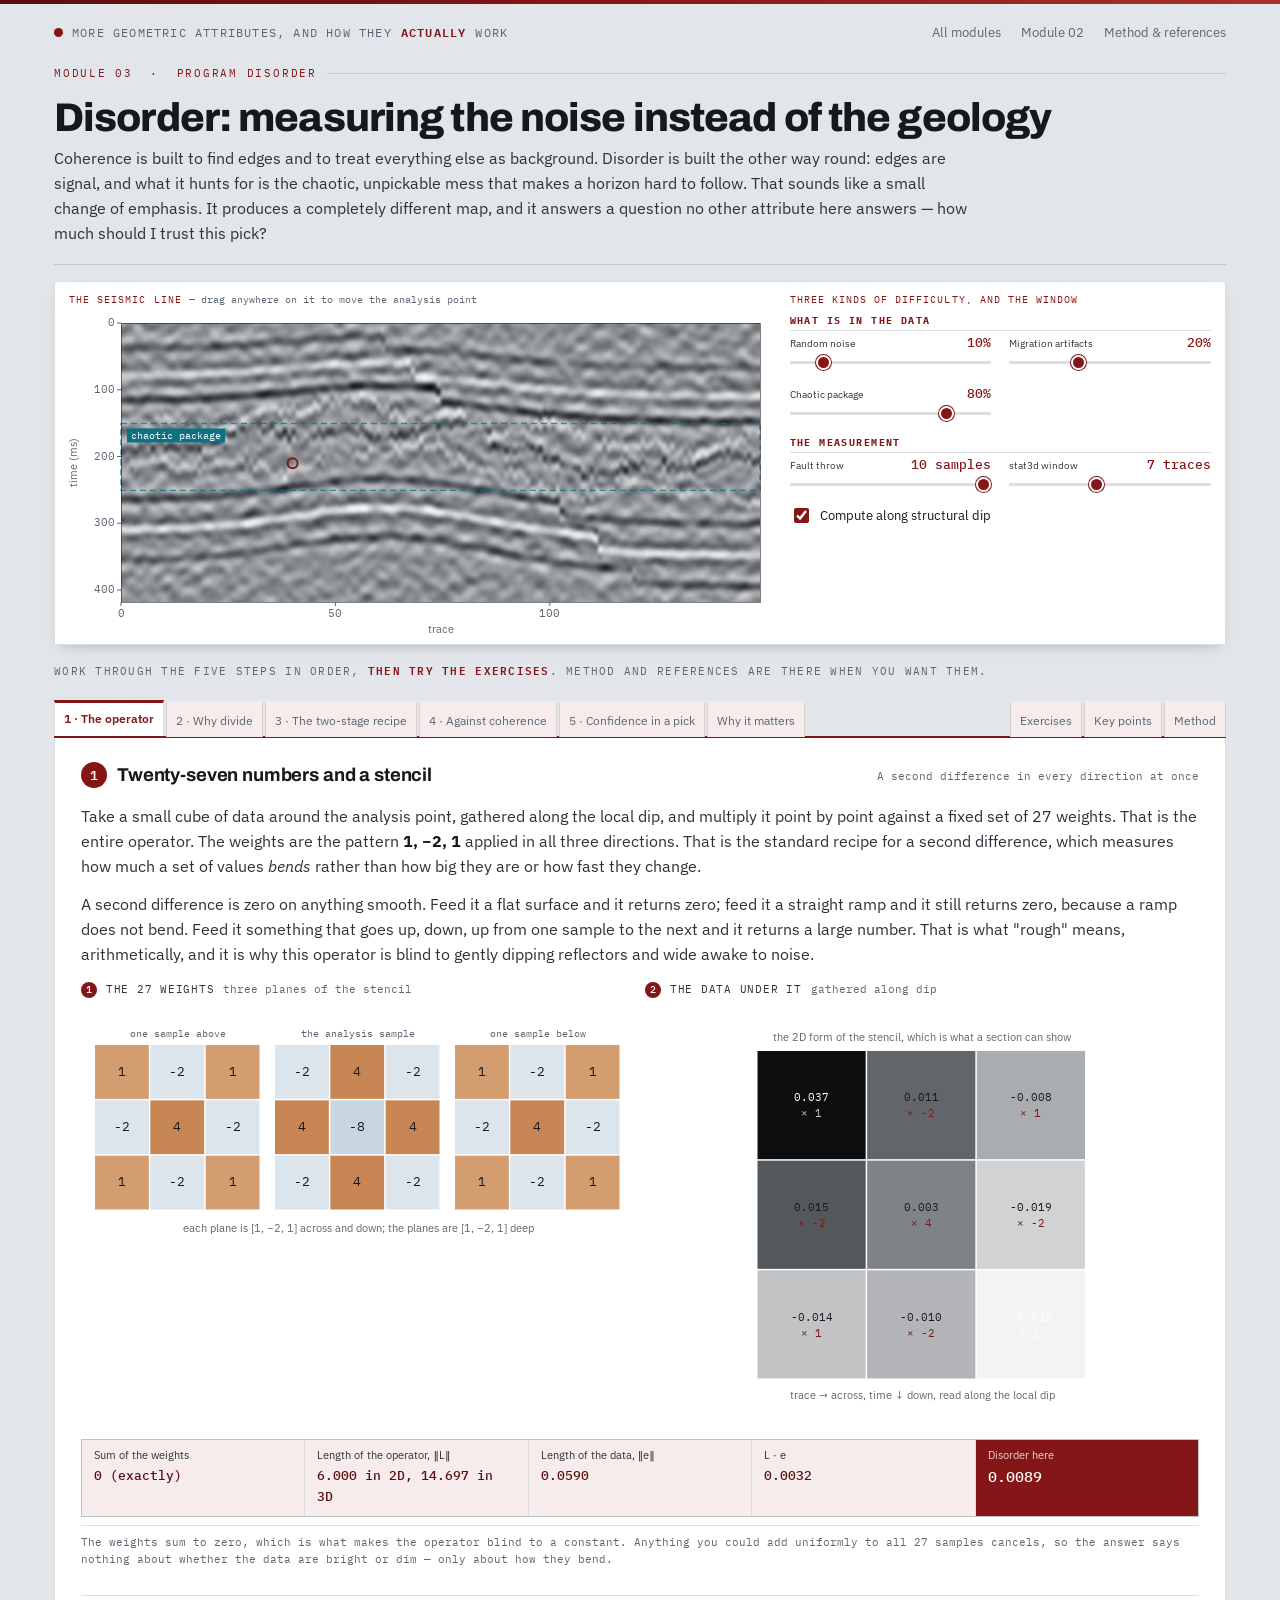
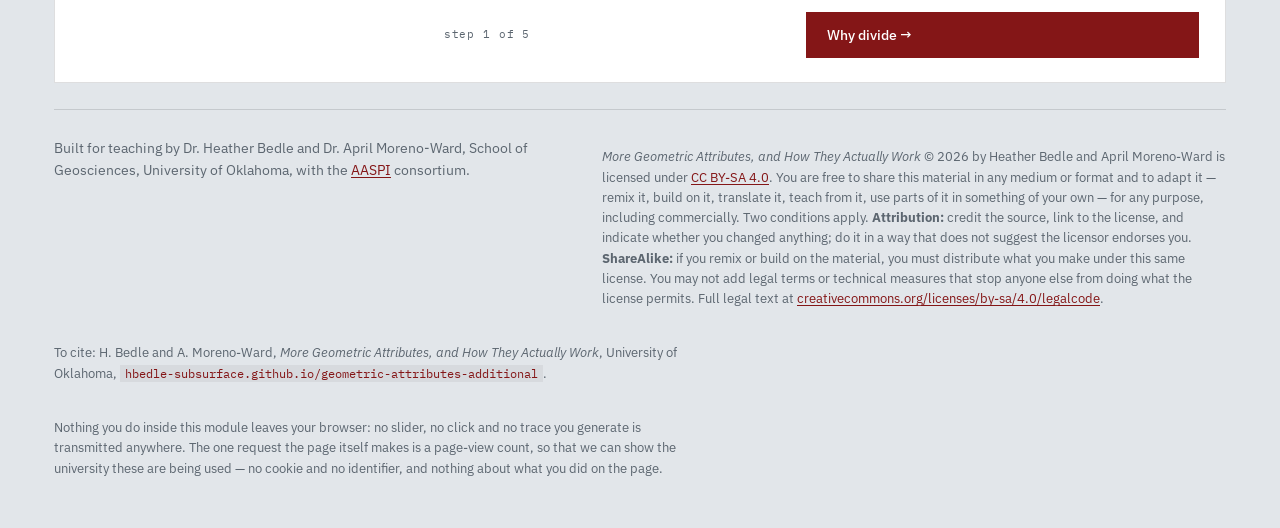
==== commit 7210c430: "Add files via upload" ====
--- a/disorder.html
+++ b/disorder.html
@@ -60,8 +60,8 @@
           <div class="ctl-col">
             <h2>The measurement</h2>
             <div class="ctl">
-              <label for="thr">Fault throw <span class="val" id="thrV">12 samples</span></label>
-              <input type="range" data-key="thr" id="thr" min="0" max="20" step="1" value="12">
+              <label for="thr">Fault throw <span class="val" id="thrV">10 samples</span></label>
+              <input type="range" data-key="thr" id="thr" min="0" max="10" step="1" value="10">
             </div>
             <div class="ctl">
               <label for="smooth">stat3d window <span class="val" id="smoothV">7 traces</span></label>
@@ -100,9 +100,9 @@
     </div>
     <p class="lede">Take a small cube of data around the analysis point, gathered along the local dip, and
       multiply it point by point against a fixed set of 27 weights. That is the entire operator. The weights
-      are the pattern <b>1, &minus;2, 1</b> applied in all three directions, which is the standard recipe for
-      a second difference — the thing that measures how much a set of values <em>bends</em> rather than how
-      big they are or how fast they change.</p>
+      are the pattern <b>1, &minus;2, 1</b> applied in all three directions. That is the standard recipe for
+      a second difference, which measures how much a set of values <em>bends</em> rather than how big they
+      are or how fast they change.</p>
     <p class="lede">A second difference is zero on anything smooth. Feed it a flat surface and it returns
       zero; feed it a straight ramp and it still returns zero, because a ramp does not bend. Feed it
       something that goes up, down, up from one sample to the next and it returns a large number. That is
@@ -227,9 +227,9 @@
     <p class="lede">Neither attribute is silent at either feature, so the question worth asking is not
       whether each responds but which it responds to <em>more</em>. Coherence moves by roughly the same
       amount at the fault as it does in the chaotic package: it is a discontinuity detector and both are
-      discontinuities. Disorder moves several times further in the chaotic package than at the fault,
-      because the traces on either side of a fault are perfectly smooth — they are just at different times,
-      and a second difference has much less to say about that than about data that genuinely bends.</p>
+      discontinuities. Disorder moves several times further in the chaotic package than at the fault.
+      The traces on either side of a fault are perfectly smooth; they are just at different times. A second
+      difference has much less to say about that than about data that genuinely bends.</p>
     <p class="lede">That preference is the design, and it is what makes the attribute useful for the job in
       step 5. If you are asking which parts of a horizon you can trust, a fault is not the answer you want:
       your pick against a fault may be one of the best on the survey. What you want is the attribute that
@@ -258,8 +258,8 @@
       <div class="stat key wide"><span>What each attribute prefers</span><b id="s4e">—</b></div>
     </div>
     <p class="legend prose"><span>Coherence and disorder share neither units nor sense, so each is measured
-      against itself: the figures are how far the attribute moves at that feature as a percentage of its own
-      level in the quiet part of the section. An attribute that detects something moves a long way; one that
+      against itself. The figures are how far the attribute moves at that feature, as a percentage of its
+      own level in the quiet part of the section. An attribute that detects something moves a long way; one that
       ignores it barely moves at all.</span></p>
   </section>
 
@@ -353,17 +353,18 @@
           trace and then up to 15, watching the contrast figure.
           <details class="reveal"><summary>Hint</summary><span class="ans">At 1 trace there is almost
             nothing to take a standard deviation over, so the panel is the raw speckle and the separation is
-            close to the raw volume's. It improves quickly over the first few window lengths — most of the
-            gain is in by about 7 traces — and then flattens: going from 11 to 15 buys very little. Meanwhile
+            close to the raw volume's. It improves quickly over the first few window lengths, with most of the
+            gain in by the middle of the slider's range, and then flattens: the last few traces buy very
+            little. Meanwhile
             the cost keeps accruing, because a wider window puts the boundary of the chaotic package in more
             places at once and the edges of the anomaly blur outward. Stop where the curve
             flattens rather than where the number is highest.</span></details></li>
         <li><b>Separate the two attributes.</b> In step 4, set the fault throw to maximum and every noise
           slider to zero, then reverse it.
           <details class="reveal"><summary>Hint</summary><span class="ans">At the settings the module opens
-            with, coherence falls 16% at the fault and 23% in the chaotic package — it reacts to both, and
-            almost equally. Disorder rises 23% at the fault and 133% in the chaotic package, so it reacts to
-            the chaos about six times as strongly. Neither attribute is blind to either feature; what
+            with, coherence falls by roughly the same amount at the fault as it does in the chaotic package
+            — it reacts to both, and almost equally. Disorder responds to the chaotic package several times
+            more strongly than it does to the fault. Neither attribute is blind to either feature; what
             separates them is which one they reserve their response for, and that is enough to make them
             answer different questions. Note also what happens when you take the chaos away entirely: with
             clean data the background disorder is so close to zero that any response at all looks enormous
@@ -415,22 +416,22 @@
         because they are separate problems and the attribute responds to them differently.</p>
       <p>Dip is the semblance scan of the first module set. The operator is gathered along that dip with
         linear interpolation, and the disorder at each sample is computed exactly as
-        |L&middot;e| / (‖L‖‖e‖ + &epsilon;) with L the 27-point stencil. The stencil is separable — it is
-        the outer product of [1, &minus;2, 1] with itself three times — which is why ‖L‖ works out to
+        |L&middot;e| / (‖L‖‖e‖ + &epsilon;) with L the 27-point stencil. The stencil is separable: it is
+        the outer product of [1, &minus;2, 1] with itself three times. That is why ‖L‖ works out to
         6<sup>3/2</sup> = 14.697, the figure quoted in step 1. The <span class="k">stat3d</span> stage is
         the standard deviation of the raw disorder over a window along dip, whose length is the slider.</p>
       <p><b>Where this departs from AASPI.</b> Two dimensions rather than three, so the operator is the
         nine-point 2D form of the same separable stencil rather than the full 27-point one, and there is no
-        crossline direction; the arithmetic and the behavior are identical, and step 1 draws all three planes
-        of the true 3D operator so that what is being simplified is visible. AASPI offers rectangular and
+        crossline direction. The arithmetic and the behavior are identical. Step 1 draws all three planes
+        of the true 3D operator, so that what is being simplified is visible. AASPI offers rectangular and
         elliptical analysis windows and a choice of window size for the <span class="k">stat3d</span> stage;
         here the window is a fixed-height strip whose width is the slider. The horizon tracker in step 5 is
-        a simple peak-follower rather than a production autopicker, which makes it fail earlier than a good
-        one would — the relationship it is used to demonstrate is unaffected.</p>
+        a simple peak-follower rather than a production autopicker, so it fails earlier than a good one
+        would. The relationship it is used to demonstrate is unaffected.</p>
       <p>The comparison in step 4 uses the energy-ratio coherence of the first module set. Both attributes
-        there are scaled by their own range across the section before the responses are compared, because
-        coherence and disorder have neither the same units nor the same sense, and quoting them against each
-        other unscaled would be meaningless.</p>
+        there are scaled by their own range across the section before the responses are compared. Coherence
+        and disorder have neither the same units nor the same sense, so quoting them against each other
+        unscaled would be meaningless.</p>
       <ul>
         <li>AASPI, <em>Computing volumetric estimates of the signal-to-noise ratio: Program disorder</em>,
           University of Oklahoma — the workflow, the two-stage computation, and the Gulf of Mexico and
@@ -462,10 +463,11 @@
 
   <footer>
     <div class="foot-grid">
-      <p>Built for teaching by Heather Bedle, School of Geosciences, University of Oklahoma, with the
+      <p>Built for teaching by Dr. Heather Bedle and Dr. April Moreno-Ward, School of Geosciences,
+        University of Oklahoma, with the
         <a href="https://www.ou.edu/mcee/labs/aaspi">AASPI</a> consortium.</p>
       <p class="lic"><i>More Geometric Attributes, and How They Actually Work</i> &copy; 2026 by Heather
-        Bedle is licensed under
+        Bedle and April Moreno-Ward is licensed under
         <a rel="license" href="https://creativecommons.org/licenses/by-sa/4.0/">CC BY-SA 4.0</a>. You are
         free to share this material in any medium or format and to adapt it &mdash; remix it, build on it,
         translate it, teach from it, use parts of it in something of your own &mdash; for any purpose,
@@ -475,13 +477,13 @@
         distribute what you make under this same license. You may not add legal terms or technical
         measures that stop anyone else from doing what the license permits. Full legal text at
         <a rel="license" href="https://creativecommons.org/licenses/by-sa/4.0/legalcode">creativecommons.org/licenses/by-sa/4.0/legalcode</a>.</p>
-      <p class="lic">To cite: H. Bedle, <i>More Geometric Attributes, and How They Actually Work</i>,
+      <p class="lic">To cite: H. Bedle and A. Moreno-Ward, <i>More Geometric Attributes, and How They Actually Work</i>,
         University of Oklahoma,
         <span class="k">hbedle-subsurface.github.io/geometric-attributes-additional</span>.</p>
       <p class="lic">Nothing you do inside this module leaves your browser: no slider, no click and no
         trace you generate is transmitted anywhere. The one request the page itself makes is a page-view
-        count, so that I can show the university these are being used &mdash; no cookie, no account,
-        nothing about you.</p>
+        count, so that we can show the university these are being used &mdash; no cookie and no
+        identifier, and nothing about what you did on the page.</p>
     </div>
   </footer>
 </div>
@@ -509,7 +511,7 @@
   const QUIET_END = Math.round(CHAOS_TOP * NT) - 8;
 
   const DEF = {
-    noise: 10, coh: 20, chaos: 80, thr: 12, smooth: 7, steer: 1,
+    noise: 10, coh: 20, chaos: 80, thr: 10, smooth: 7, steer: 1,
     px: 40, pt: 105, tab: 'p1',
   };
   let S = SEIS.readState(DEF);
--- a/assets/style.css
+++ b/assets/style.css
@@ -687,25 +687,40 @@
 }
 .tabhint b { color: var(--crimson); font-weight: 600; }
 
+/* The tab strip has to hold up to eleven tabs. It wraps rather than
+   scrolling, because a tab that has scrolled out of sight is a tab nobody
+   knows exists. Two things keep the wrap from looking like a mistake:
+   row-gap, so a second row sits clear of the first rather than jammed against
+   it, and the metrics below, which are tight enough that eleven tabs fit on
+   one line at an ordinary desktop width. The crimson rule is drawn under the
+   whole strip, so it lands beneath the last row wherever that falls. */
 .tabs {
-  display: flex; flex-wrap: wrap; gap: 3px;
+  display: flex; flex-wrap: wrap; gap: 4px 2px;
   border-bottom: 2px solid var(--crimson); margin: 0;
   position: sticky; top: 0; z-index: 29; background: var(--paper);
   padding-top: 14px;
 }
 .tabs button {
-  font-family: var(--body); font-size: 12.5px; padding: 9px 12px 8px;
+  font-family: var(--body); font-size: 12px; padding: 8px 9px 7px;
   background: var(--cream); color: var(--slate); cursor: pointer;
   border: 1px solid var(--rule); border-bottom: 0;
   border-top: 3px solid transparent;
   white-space: nowrap; position: relative; top: 1px;
 }
+/* Below about 1100px eleven tabs cannot fit however tight the metrics are,
+   so give up the numbering prefix rather than the tab. */
+@media (max-width: 1100px) {
+  .tabs button { font-size: 11.5px; padding: 7px 7px 6px; }
+}
 .tabs button:hover { color: var(--ink); background: #fff; }
 .tabs button[aria-selected="true"] {
   background: var(--panel); color: var(--crimson); font-weight: 600;
   border-top-color: var(--crimson); top: 0; padding-bottom: 10px;
 }
-.tabs .gap { flex: 1 0 14px; border: 0; background: none; pointer-events: none; }
+/* The spacer separating the numbered steps from the reference tabs. It gives
+   up its width first when the strip is tight, so it never costs a tab a place
+   on the line. */
+.tabs .gap { flex: 1 1 0; min-width: 0; border: 0; background: none; pointer-events: none; }
 
 .tabpane {
   background: var(--panel); border: 1px solid var(--rule); border-top: 0;
